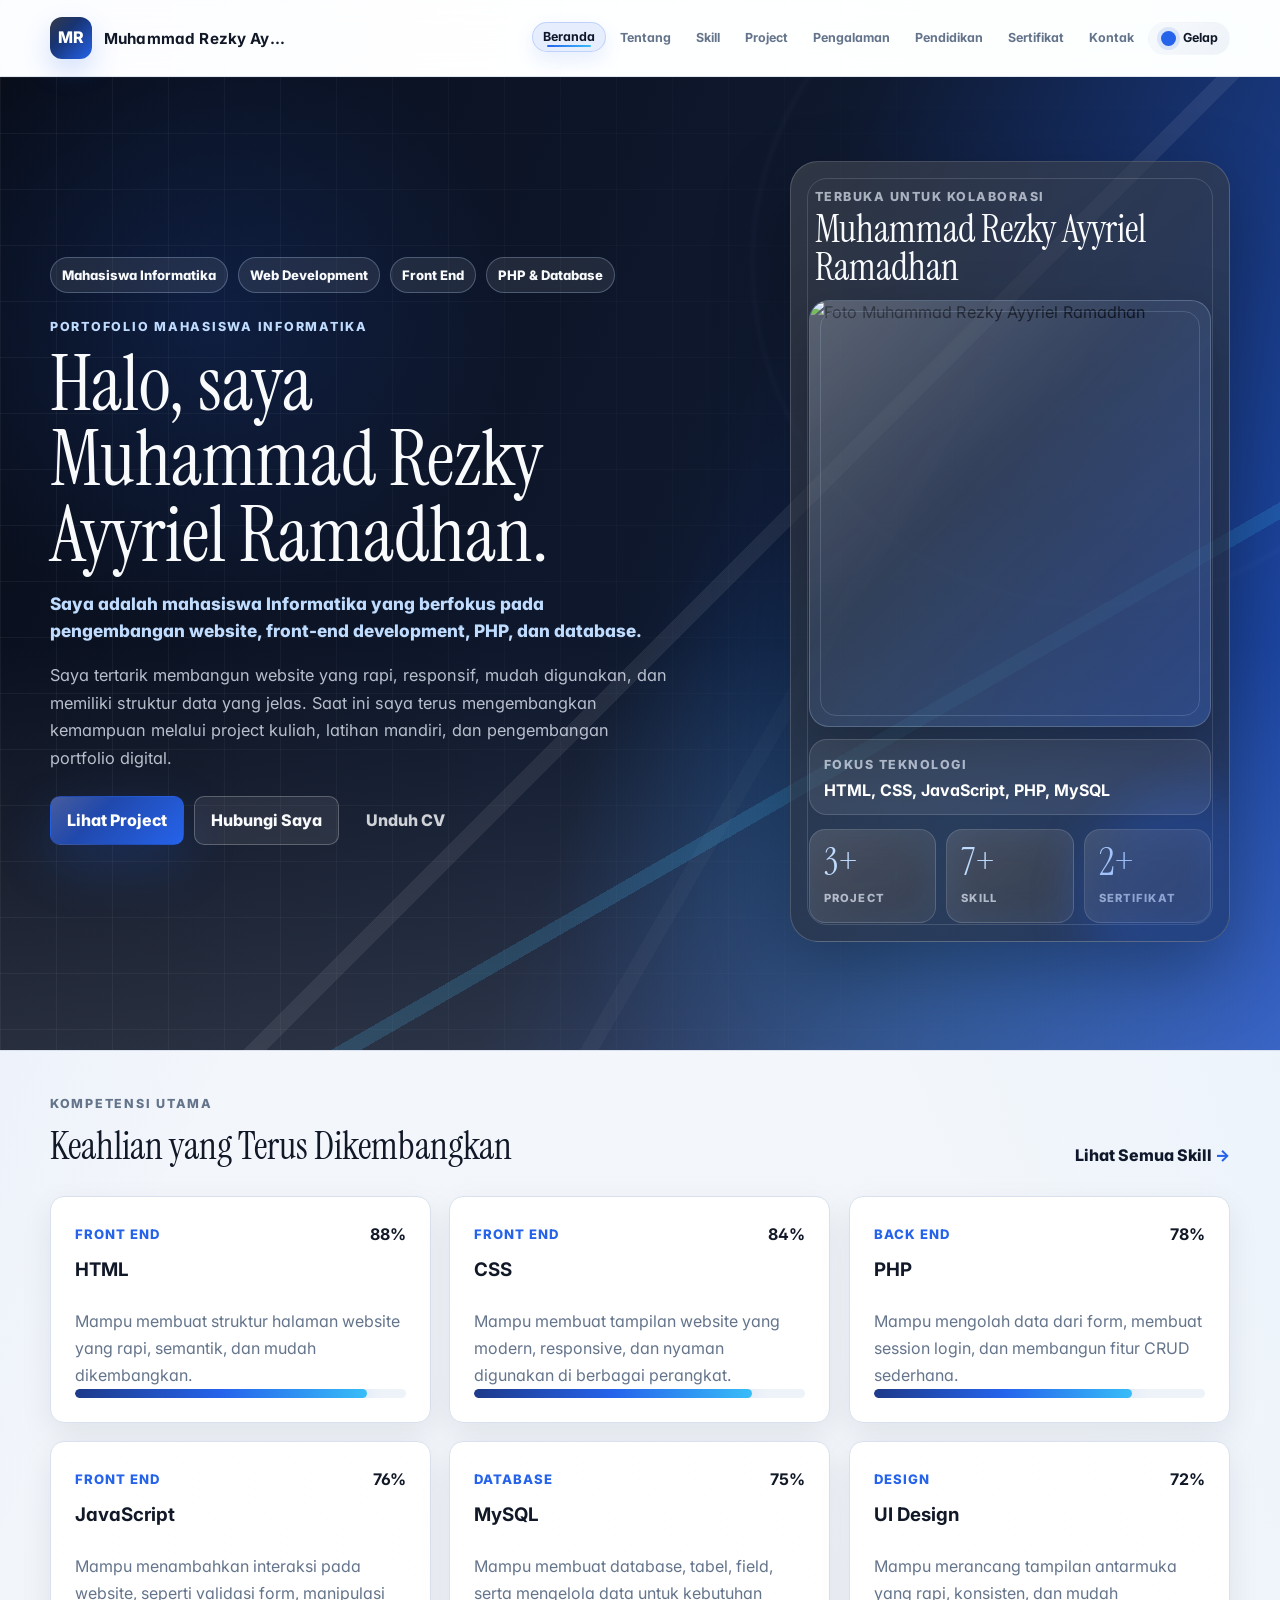
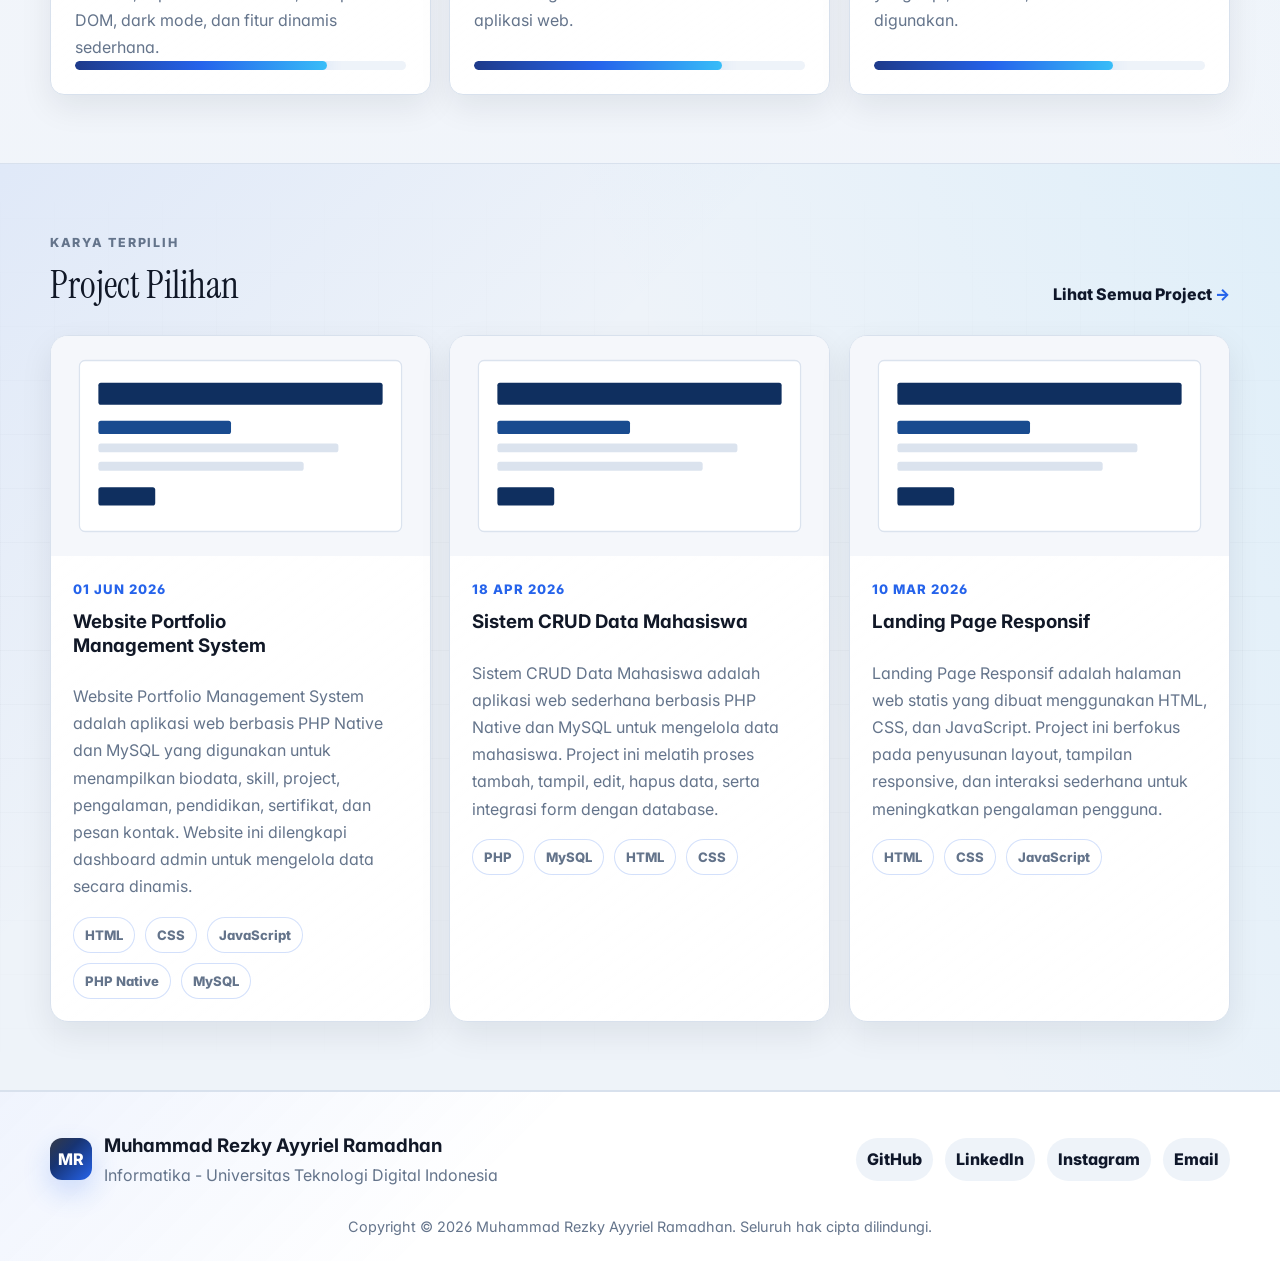
==== index.html @ e9764419 "Convert portfolio to static HTML for GitHub Pages" ====
<!DOCTYPE html>
<html lang="id">
<head>
    <meta charset="UTF-8">
    <meta name="viewport" content="width=device-width, initial-scale=1.0">
    <title>Beranda - Muhammad Rezky Ayyriel Ramadhan</title>
    <meta name="description" content="Saya merupakan mahasiswa Informatika di Universitas Teknologi Digital Indonesia. Saya memiliki minat pada pengembangan website, khususnya pada tampilan antarmuka, interaksi pengguna, PHP, dan pengelolaan database. Saya terus mengembangkan kemampuan melalui project sederhana, praktikum, dan eksplorasi teknologi web.">
    <link rel="preconnect" href="https://fonts.googleapis.com">
    <link rel="preconnect" href="https://fonts.gstatic.com" crossorigin>
    <link href="https://fonts.googleapis.com/css2?family=Instrument+Serif:ital@0;1&family=Inter:wght@400;600;700;800;900&display=swap" rel="stylesheet">
    <link rel="stylesheet" href="assets/css/style.css">
</head>
<body>

<header class="site-header">
    <nav class="navbar container">
        <a class="brand" href="index.html">
            <span>MR</span>
            <strong>Muhammad Rezky Ayyriel Ramadhan</strong>
        </a>
        <button class="nav-toggle" type="button" aria-label="Buka menu" aria-expanded="false" data-nav-toggle>
            <span></span>
            <span></span>
            <span></span>
        </button>
        <div class="nav-menu" data-nav-menu>
            <a class="active" href="index.html">Beranda</a>
            <a class="" href="about.html">Tentang</a>
            <a class="" href="skills.html">Skill</a>
            <a class="" href="projects.html">Project</a>
            <a class="" href="experience.html">Pengalaman</a>
            <a class="" href="education.html">Pendidikan</a>
            <a class="" href="certificates.html">Sertifikat</a>
            <a class="" href="contact.html">Kontak</a>
            <button class="theme-toggle" type="button" data-theme-toggle>
                <span class="theme-toggle-icon" aria-hidden="true" data-theme-icon></span>
                <span data-theme-label>Gelap</span>
            </button>
        </div>
    </nav>
</header>

<main>
  <section class="hero-section">
    <div class="hero-bg" aria-hidden="true"></div>
    <div class="container hero-grid">
      <div class="hero-content">
        <div class="badge-row">
          <span class="badge">Mahasiswa Informatika</span>
          <span class="badge">Web Development</span>
          <span class="badge">Front End</span>
          <span class="badge">PHP &amp; Database</span>
        </div>
        <p class="eyebrow">Portofolio Mahasiswa Informatika</p>
        <h1>Halo, saya Muhammad Rezky Ayyriel Ramadhan.</h1>
        <p class="hero-subtitle">
          Saya adalah mahasiswa Informatika yang berfokus pada pengembangan
          website, front-end development, PHP, dan database.
        </p>
        <p>
          Saya tertarik membangun website yang rapi, responsif, mudah digunakan,
          dan memiliki struktur data yang jelas. Saat ini saya terus
          mengembangkan kemampuan melalui project kuliah, latihan mandiri, dan
          pengembangan portfolio digital.
        </p>
        <div class="hero-actions">
          <a class="btn btn-primary" href="projects.html">Lihat Project</a>
          <a class="btn btn-outline" href="contact.html">Hubungi Saya</a>
          <a
            class="btn btn-ghost"
            href="assets/uploads/cv-placeholder.pdf"
            download>Unduh CV</a>
        </div>
      </div>
      <div class="hero-visual">
        <div class="hero-panel">
          <div class="hero-panel-top">
            <span>Terbuka untuk Kolaborasi</span>
            <strong>Muhammad Rezky Ayyriel Ramadhan</strong>
          </div>
          <div class="hero-photo-wrap">
            <img
              class="hero-photo"
              src="https://cdn.phototourl.com/free/2026-06-20-5bcd3876-7217-4482-9f97-a8e21bdccce8.png"
              alt="Foto Muhammad Rezky Ayyriel Ramadhan" />
          </div>
          <div class="hero-panel-footer">
            <span>Fokus Teknologi</span>
            <strong>HTML, CSS, JavaScript, PHP, MySQL</strong>
          </div>
          <div class="hero-metrics" aria-label="Ringkasan portofolio">
            <div>
              <strong>3+</strong>
              <span>Project</span>
            </div>
            <div>
              <strong>7+</strong>
              <span>Skill</span>
            </div>
            <div>
              <strong>2+</strong>
              <span>Sertifikat</span>
            </div>
          </div>
        </div>
      </div>
    </div>
  </section>

  <section class="section section-elevated">
    <div class="container section-heading">
      <div>
        <p class="eyebrow">Kompetensi Utama</p>
        <h2>Keahlian yang Terus Dikembangkan</h2>
      </div>
      <a class="section-link" href="skills.html">Lihat Semua Skill</a>
    </div>
    <div class="container card-grid">
      <article class="skill-card">
        <div class="card-topline">
          <span class="card-meta">Front End</span>
          <strong>88%</strong>
        </div>
        <h3>HTML</h3>
        <p>Mampu membuat struktur halaman website yang rapi, semantik, dan mudah dikembangkan.</p>
        <div class="progress">
          <span style="width: 88%"></span>
        </div>
      </article>

      <article class="skill-card">
        <div class="card-topline">
          <span class="card-meta">Front End</span>
          <strong>84%</strong>
        </div>
        <h3>CSS</h3>
        <p>Mampu membuat tampilan website yang modern, responsive, dan nyaman digunakan di berbagai perangkat.</p>
        <div class="progress">
          <span style="width: 84%"></span>
        </div>
      </article>

      <article class="skill-card">
        <div class="card-topline">
          <span class="card-meta">Back End</span>
          <strong>78%</strong>
        </div>
        <h3>PHP</h3>
        <p>Mampu mengolah data dari form, membuat session login, dan membangun fitur CRUD sederhana.</p>
        <div class="progress">
          <span style="width: 78%"></span>
        </div>
      </article>

      <article class="skill-card">
        <div class="card-topline">
          <span class="card-meta">Front End</span>
          <strong>76%</strong>
        </div>
        <h3>JavaScript</h3>
        <p>Mampu menambahkan interaksi pada website, seperti validasi form, manipulasi DOM, dark mode, dan fitur dinamis sederhana.</p>
        <div class="progress">
          <span style="width: 76%"></span>
        </div>
      </article>

      <article class="skill-card">
        <div class="card-topline">
          <span class="card-meta">Database</span>
          <strong>75%</strong>
        </div>
        <h3>MySQL</h3>
        <p>Mampu membuat database, tabel, field, serta mengelola data untuk kebutuhan aplikasi web.</p>
        <div class="progress">
          <span style="width: 75%"></span>
        </div>
      </article>

      <article class="skill-card">
        <div class="card-topline">
          <span class="card-meta">Design</span>
          <strong>72%</strong>
        </div>
        <h3>UI Design</h3>
        <p>Mampu merancang tampilan antarmuka yang rapi, konsisten, dan mudah digunakan.</p>
        <div class="progress">
          <span style="width: 72%"></span>
        </div>
      </article>
    </div>
  </section>

  <section class="section section-muted section-showcase">
    <div class="container section-heading">
      <div>
        <p class="eyebrow">Karya Terpilih</p>
        <h2>Project Pilihan</h2>
      </div>
      <a class="section-link" href="projects.html">Lihat Semua Project</a>
    </div>
    <div class="container project-grid">
      <article class="project-card">
        <img
          src="assets/img/project-placeholder.svg"
          alt="Website Portfolio Management System" />
        <div>
          <span class="card-meta">01 Jun 2026</span>
          <h3>Website Portfolio Management System</h3>
          <p>Website Portfolio Management System adalah aplikasi web berbasis PHP Native dan MySQL yang digunakan untuk menampilkan biodata, skill, project, pengalaman, pendidikan, sertifikat, dan pesan kontak. Website ini dilengkapi dashboard admin untuk mengelola data secara dinamis.</p>
          <div class="tag-row">
            <span class="tag">HTML</span>
            <span class="tag">CSS</span>
            <span class="tag">JavaScript</span>
            <span class="tag">PHP Native</span>
            <span class="tag">MySQL</span>
          </div>
        </div>
      </article>

      <article class="project-card">
        <img
          src="assets/img/project-placeholder.svg"
          alt="Sistem CRUD Data Mahasiswa" />
        <div>
          <span class="card-meta">18 Apr 2026</span>
          <h3>Sistem CRUD Data Mahasiswa</h3>
          <p>Sistem CRUD Data Mahasiswa adalah aplikasi web sederhana berbasis PHP Native dan MySQL untuk mengelola data mahasiswa. Project ini melatih proses tambah, tampil, edit, hapus data, serta integrasi form dengan database.</p>
          <div class="tag-row">
            <span class="tag">PHP</span>
            <span class="tag">MySQL</span>
            <span class="tag">HTML</span>
            <span class="tag">CSS</span>
          </div>
        </div>
      </article>

      <article class="project-card">
        <img
          src="assets/img/project-placeholder.svg"
          alt="Landing Page Responsif" />
        <div>
          <span class="card-meta">10 Mar 2026</span>
          <h3>Landing Page Responsif</h3>
          <p>Landing Page Responsif adalah halaman web statis yang dibuat menggunakan HTML, CSS, dan JavaScript. Project ini berfokus pada penyusunan layout, tampilan responsive, dan interaksi sederhana untuk meningkatkan pengalaman pengguna.</p>
          <div class="tag-row">
            <span class="tag">HTML</span>
            <span class="tag">CSS</span>
            <span class="tag">JavaScript</span>
          </div>
        </div>
      </article>
    </div>
  </section>
</main>

<footer class="site-footer">
    <div class="container footer-grid">
        <div class="footer-profile">
            <span>MR</span>
            <div>
                <h3>Muhammad Rezky Ayyriel Ramadhan</h3>
                <p>Informatika - Universitas Teknologi Digital Indonesia</p>
            </div>
        </div>
        <div class="footer-links">
            <a href="https://github.com/" target="_blank" rel="noopener">GitHub</a>
            <a href="https://www.linkedin.com/" target="_blank" rel="noopener">LinkedIn</a>
            <a href="https://www.instagram.com/" target="_blank" rel="noopener">Instagram</a>
            <a href="mailto:ayyriel@example.com">Email</a>
        </div>
    </div>
    <p class="copyright">Copyright &copy; 2026 Muhammad Rezky Ayyriel Ramadhan. Seluruh hak cipta dilindungi.</p>
</footer>
<script src="assets/js/script.js"></script>
</body>
</html>
---- assets/css/style.css ----
:root {
    --primary: #0f172a;
    --primary-600: #1e3a8a;
    --accent: #2563eb;
    --accent-2: #38bdf8;
    --accent-3: #0ea5e9;
    --accent-soft: rgba(37, 99, 235, 0.11);
    --bg: #f3f6fb;
    --surface: #ffffff;
    --surface-soft: #eef3f9;
    --text: #111827;
    --muted: #64748b;
    --border: #d8e1ed;
    --danger: #b42318;
    --danger-soft: rgba(180, 35, 24, 0.11);
    --success: #067647;
    --success-soft: rgba(6, 118, 71, 0.11);
    --shadow-sm: 0 12px 32px rgba(17, 24, 39, 0.08);
    --shadow-md: 0 28px 80px rgba(17, 24, 39, 0.14);
    --shadow-glow: 0 20px 54px rgba(37, 99, 235, 0.22);
    --radius: 14px;
    --radius-lg: 22px;
    --container: 1180px;
    --font-display: Georgia, "Times New Roman", serif;
}

body.dark {
    --primary: #93c5fd;
    --primary-600: #bfdbfe;
    --accent: #60a5fa;
    --accent-2: #38bdf8;
    --accent-3: #22d3ee;
    --accent-soft: rgba(96, 165, 250, 0.16);
    --bg: #0b1120;
    --surface: #111827;
    --surface-soft: #172033;
    --text: #f8fafc;
    --muted: #a8b3c7;
    --border: #263247;
    --shadow-sm: 0 12px 30px rgba(0, 0, 0, 0.24);
    --shadow-md: 0 24px 70px rgba(0, 0, 0, 0.36);
    --shadow-glow: 0 22px 58px rgba(96, 165, 250, 0.18);
}

* {
    box-sizing: border-box;
}

html {
    scroll-behavior: smooth;
}

body {
    margin: 0;
    font-family: Inter, ui-sans-serif, system-ui, -apple-system, BlinkMacSystemFont, "Segoe UI", Arial, sans-serif;
    font-size: 16px;
    font-feature-settings: "cv02", "cv03", "cv04", "cv11";
    background:
        linear-gradient(115deg, rgba(37, 99, 235, 0.08), transparent 28%),
        linear-gradient(245deg, rgba(56, 189, 248, 0.08), transparent 34%),
        linear-gradient(180deg, #ffffff 0%, var(--bg) 36%, #eef3f9 100%),
        var(--bg);
    color: var(--text);
    line-height: 1.7;
    text-rendering: optimizeLegibility;
}

body::before {
    content: "";
    position: fixed;
    inset: 0;
    z-index: -2;
    pointer-events: none;
    background:
        linear-gradient(rgba(17, 24, 39, 0.035) 1px, transparent 1px),
        linear-gradient(90deg, rgba(17, 24, 39, 0.035) 1px, transparent 1px);
    background-size: 56px 56px;
    mask-image: linear-gradient(to bottom, rgba(0, 0, 0, 0.72), transparent 74%);
}

body.dark::before {
    background:
        linear-gradient(rgba(246, 240, 227, 0.035) 1px, transparent 1px),
        linear-gradient(90deg, rgba(246, 240, 227, 0.035) 1px, transparent 1px);
}

a {
    color: inherit;
    text-decoration: none;
}

img {
    display: block;
    max-width: 100%;
}

button,
input,
textarea {
    font: inherit;
}

select {
    font: inherit;
}

.container {
    width: min(var(--container), calc(100% - 40px));
    margin: 0 auto;
}

.site-header {
    position: sticky;
    top: 0;
    z-index: 100;
    border-bottom: 1px solid rgba(216, 225, 237, 0.78);
    background: rgba(255, 255, 255, 0.82);
    backdrop-filter: blur(22px) saturate(140%);
    transition: background 0.24s ease, border-color 0.24s ease, box-shadow 0.24s ease;
}

body.dark .site-header {
    border-bottom-color: rgba(38, 50, 71, 0.86);
    background: rgba(11, 17, 32, 0.84);
}

.site-header.is-scrolled {
    border-bottom-color: rgba(37, 99, 235, 0.18);
    background: rgba(255, 255, 255, 0.86);
    box-shadow: 0 18px 50px rgba(17, 24, 39, 0.08);
}

body.dark .site-header.is-scrolled {
    background: rgba(17, 17, 15, 0.9);
    box-shadow: 0 18px 50px rgba(0, 0, 0, 0.28);
}

.navbar {
    position: relative;
    display: flex;
    align-items: center;
    justify-content: space-between;
    min-height: 76px;
    gap: 18px;
}

.brand,
.footer-profile,
.admin-brand {
    display: flex;
    align-items: center;
    gap: 12px;
}

.brand {
    flex: 0 1 260px;
    min-width: 188px;
    transition: transform 0.24s ease;
}

.brand:hover {
    transform: translateY(-1px);
}

.brand span,
.footer-profile span,
.admin-brand span,
.login-logo {
    display: grid;
    place-items: center;
    width: 42px;
    height: 42px;
    border-radius: 12px;
    background:
        linear-gradient(135deg, rgba(255, 255, 255, 0.16), transparent 38%),
        linear-gradient(135deg, var(--primary), var(--accent));
    color: #ffffff;
    font-weight: 800;
    letter-spacing: 0;
    box-shadow: 0 12px 28px rgba(37, 99, 235, 0.2);
}

.brand strong {
    max-width: 188px;
    line-height: 1.25;
    font-size: 0.95rem;
    letter-spacing: 0.01em;
    overflow: hidden;
    text-overflow: ellipsis;
    white-space: nowrap;
}

.nav-menu {
    flex: 1 1 auto;
    min-width: 0;
    display: flex;
    align-items: center;
    justify-content: flex-end;
    gap: 3px;
    flex-wrap: nowrap;
    white-space: nowrap;
}

.nav-menu a,
.theme-toggle {
    position: relative;
    display: inline-flex;
    align-items: center;
    justify-content: center;
    border: 1px solid transparent;
    border-radius: 999px;
    padding: 8px 10px;
    background: transparent;
    color: var(--muted);
    font-size: clamp(0.78rem, 0.68vw, 0.9rem);
    font-weight: 700;
    line-height: 1;
    cursor: pointer;
    transition: color 0.24s ease, background 0.24s ease, border-color 0.24s ease, transform 0.24s ease, box-shadow 0.24s ease;
}

.nav-menu a:hover,
.nav-menu a.active,
.theme-toggle:hover {
    color: var(--primary);
    background: var(--accent-soft);
    border-color: rgba(37, 99, 235, 0.2);
    box-shadow: 0 8px 20px rgba(37, 99, 235, 0.11);
    transform: translateY(-1px);
}

.nav-menu a.active::after {
    content: "";
    position: absolute;
    left: 14px;
    right: 14px;
    bottom: 4px;
    height: 2px;
    border-radius: 999px;
    background: linear-gradient(90deg, var(--accent), var(--accent-2));
}

.theme-toggle {
    display: inline-flex;
    align-items: center;
    justify-content: center;
    gap: 7px;
    min-width: 82px;
    background:
        linear-gradient(135deg, rgba(255, 255, 255, 0.55), transparent),
        var(--surface-soft);
    color: var(--text);
}

.theme-toggle-icon {
    position: relative;
    display: inline-block;
    width: 15px;
    height: 15px;
    border-radius: 50%;
    background: var(--accent);
    box-shadow: 0 0 0 4px rgba(37, 99, 235, 0.12);
    transition: background 0.24s ease, box-shadow 0.24s ease, transform 0.24s ease;
}

.theme-toggle-icon::after {
    content: "";
    position: absolute;
    inset: -1px -1px 1px 5px;
    border-radius: inherit;
    background: var(--surface-soft);
    transform: scale(0);
    transform-origin: center;
    transition: transform 0.24s ease;
}

body.dark .theme-toggle-icon {
    background: #f8fafc;
    box-shadow: 0 0 0 4px rgba(246, 240, 227, 0.12);
}

body.dark .theme-toggle-icon::after {
    transform: scale(1);
}

.nav-toggle {
    display: none;
    width: 44px;
    height: 44px;
    border: 1px solid var(--border);
    border-radius: 12px;
    background: var(--surface);
    cursor: pointer;
    box-shadow: var(--shadow-sm);
}

.nav-toggle span {
    display: block;
    width: 20px;
    height: 2px;
    margin: 5px auto;
    border-radius: 999px;
    background: var(--text);
    transition: transform 0.2s ease, opacity 0.2s ease;
}

.nav-toggle.open span:nth-child(1) {
    transform: translateY(7px) rotate(45deg);
}

.nav-toggle.open span:nth-child(2) {
    opacity: 0;
}

.nav-toggle.open span:nth-child(3) {
    transform: translateY(-7px) rotate(-45deg);
}

.section,
.page-section {
    padding: 68px 0;
}

.section-elevated {
    padding-top: 42px;
}

.page-section > .section-heading:first-child {
    display: block;
}

.page-section > .section-heading:first-child h1,
.page-section > .section-heading:first-child p {
    max-width: 780px;
}

.section-muted {
    border-top: 1px solid var(--border);
    border-bottom: 1px solid var(--border);
    background:
        linear-gradient(135deg, rgba(37, 99, 235, 0.07), transparent 36%),
        linear-gradient(245deg, rgba(56, 189, 248, 0.08), transparent 42%),
        var(--surface-soft);
}

.section-showcase {
    position: relative;
    overflow: hidden;
}

.section-showcase::before {
    content: "";
    position: absolute;
    inset: 0;
    pointer-events: none;
    background:
        linear-gradient(rgba(17, 24, 39, 0.035) 1px, transparent 1px),
        linear-gradient(90deg, rgba(17, 24, 39, 0.035) 1px, transparent 1px);
    background-size: 54px 54px;
    mask-image: linear-gradient(to bottom, transparent, rgba(0, 0, 0, 0.7), transparent);
}

.section-showcase > .container {
    position: relative;
    z-index: 1;
}

.hero-section {
    position: relative;
    overflow: hidden;
    min-height: calc(100vh - 76px);
    display: flex;
    align-items: center;
    padding: 84px 0 108px;
    background:
        linear-gradient(112deg, rgba(8, 13, 25, 0.98) 0%, rgba(15, 25, 47, 0.96) 52%, rgba(37, 99, 235, 0.78) 100%),
        #0b1020;
    border-bottom: 1px solid var(--border);
    isolation: isolate;
}

.hero-section::before,
.hero-section::after {
    content: "";
    position: absolute;
    pointer-events: none;
}

.hero-section::before {
    inset: 0;
    background:
        linear-gradient(120deg, transparent 0 62%, rgba(255, 255, 255, 0.08) 62% 63%, transparent 63%),
        linear-gradient(rgba(255, 255, 255, 0.055) 1px, transparent 1px),
        linear-gradient(90deg, rgba(255, 255, 255, 0.055) 1px, transparent 1px);
    background-size: 100% 100%, 56px 56px, 56px 56px;
    mask-image: linear-gradient(90deg, rgba(0, 0, 0, 0.92), transparent 88%);
    z-index: -1;
    animation: gridGlide 18s linear infinite;
}

.hero-section::after {
    right: -12vw;
    top: -12vw;
    width: min(680px, 58vw);
    aspect-ratio: 1;
    border: 1px solid rgba(191, 219, 254, 0.2);
    border-radius: 50%;
    background:
        radial-gradient(circle at 36% 38%, rgba(37, 99, 235, 0.34), transparent 0 28%),
        radial-gradient(circle at 64% 70%, rgba(56, 189, 248, 0.24), transparent 0 35%);
    filter: blur(2px);
    opacity: 0.62;
    z-index: -1;
    animation: luxuryDrift 11s ease-in-out infinite;
}

body.dark .hero-section {
    background:
        linear-gradient(112deg, rgba(8, 13, 25, 0.98) 0%, rgba(15, 25, 47, 0.96) 52%, rgba(37, 99, 235, 0.78) 100%),
        #0b1020;
}

.hero-bg {
    position: absolute;
    inset: 0;
    z-index: -1;
    pointer-events: none;
    background:
        linear-gradient(135deg, transparent 0 54%, rgba(255, 255, 255, 0.075) 54% 55%, transparent 55%),
        linear-gradient(150deg, transparent 0 68%, rgba(56, 189, 248, 0.18) 68% 69%, transparent 69%),
        radial-gradient(circle at 16% 24%, rgba(37, 99, 235, 0.16), transparent 24%),
        radial-gradient(circle at 72% 80%, rgba(56, 189, 248, 0.18), transparent 30%);
}

.hero-bg::before {
    content: "";
    position: absolute;
    inset: auto 0 0;
    height: 42%;
    background: linear-gradient(to top, rgba(244, 246, 248, 0.12), transparent);
}

.hero-grid,
.about-grid,
.contact-grid {
    display: grid;
    grid-template-columns: minmax(0, 1.08fr) minmax(340px, 0.86fr);
    gap: clamp(34px, 5vw, 64px);
    align-items: center;
}

.hero-grid {
    position: relative;
    z-index: 1;
}

.hero-content h1,
.page-section h1,
.page-hero h1 {
    margin: 0 0 18px;
    color: var(--text);
    font-family: "Instrument Serif", var(--font-display);
    font-weight: 400;
    font-size: clamp(2.15rem, 5vw, 4.55rem);
    line-height: 1.05;
    letter-spacing: 0;
    text-wrap: balance;
}

.hero-content h1 {
    max-width: 760px;
    color: #f8fafc;
    font-size: clamp(2.85rem, 6vw, 5.55rem);
    line-height: 0.98;
    text-wrap: balance;
}

.hero-content p,
.section-heading p,
.page-hero p,
.profile-summary p,
.about-grid p,
.contact-grid p,
.skill-card p,
.project-card p,
.timeline-item p,
.login-intro p,
.login-card p {
    color: var(--muted);
    max-width: 68ch;
}

.hero-content > p:not(.eyebrow):not(.hero-subtitle) {
    max-width: 650px;
    color: rgba(236, 243, 255, 0.76);
    font-size: 1.02rem;
}

.hero-subtitle {
    max-width: 640px;
    color: #bfdbfe !important;
    font-size: 1.08rem;
    font-weight: 800;
    line-height: 1.55;
}

.eyebrow {
    margin: 0 0 10px;
    color: var(--accent);
    font-size: 0.78rem;
    font-weight: 800;
    letter-spacing: 0.14em;
    text-transform: uppercase;
}

h1,
h2,
h3,
h4 {
    color: var(--text);
    text-wrap: balance;
}

p {
    overflow-wrap: anywhere;
}

.hero-section .eyebrow {
    color: #bfdbfe;
}

.badge-row,
.tag-row,
.hero-actions,
.card-actions,
.social-row {
    display: flex;
    flex-wrap: wrap;
    gap: 10px;
}

.badge-row {
    margin-bottom: 22px;
}

.badge,
.tag {
    display: inline-flex;
    align-items: center;
    min-height: 30px;
    border: 1px solid rgba(37, 99, 235, 0.2);
    border-radius: 999px;
    padding: 6px 11px;
    background: var(--accent-soft);
    color: var(--primary);
    font-size: 0.82rem;
    font-weight: 800;
}

.hero-section .badge {
    border-color: rgba(191, 219, 254, 0.28);
    background: rgba(255, 255, 255, 0.085);
    color: #f8fafc;
    backdrop-filter: blur(14px);
}

.tag {
    background: rgba(255, 255, 255, 0.52);
    color: var(--muted);
}

body.dark .tag {
    background: rgba(255, 255, 255, 0.06);
}

.hero-actions,
.card-actions,
.social-row {
    margin-top: 24px;
}

.hero-metrics {
    display: grid;
    grid-template-columns: repeat(3, minmax(0, 1fr));
    gap: 10px;
    width: 100%;
    margin-top: 14px;
}

.hero-metrics div {
    min-height: 86px;
    border: 1px solid rgba(255, 255, 255, 0.14);
    border-radius: 16px;
    padding: 14px;
    background:
        linear-gradient(145deg, rgba(255, 255, 255, 0.1), rgba(255, 255, 255, 0.035)),
        rgba(255, 255, 255, 0.04);
    color: #ffffff;
    backdrop-filter: blur(18px);
}

.hero-metrics strong {
    display: block;
    color: #bfdbfe;
    font-family: "Instrument Serif", var(--font-display);
    font-size: clamp(1.9rem, 3vw, 2.45rem);
    font-weight: 400;
    line-height: 0.95;
}

.hero-metrics span {
    display: block;
    margin-top: 8px;
    color: rgba(236, 243, 255, 0.68);
    font-size: 0.7rem;
    font-weight: 800;
    letter-spacing: 0.1em;
    text-transform: uppercase;
}

.capability-strip {
    position: relative;
    z-index: 2;
    margin-top: -42px;
    padding-bottom: 28px;
}

.capability-grid {
    display: grid;
    grid-template-columns: repeat(3, minmax(0, 1fr));
    gap: 1px;
    overflow: hidden;
    border: 1px solid rgba(220, 227, 234, 0.86);
    border-radius: 20px;
    background: rgba(220, 227, 234, 0.86);
    box-shadow: var(--shadow-md);
}

.capability-grid article {
    min-height: 166px;
    padding: 24px;
    background:
        linear-gradient(145deg, rgba(255, 255, 255, 0.9), rgba(255, 255, 255, 0.72)),
        var(--surface);
}

body.dark .capability-grid {
    border-color: rgba(38, 50, 71, 0.86);
    background: rgba(38, 50, 71, 0.86);
}

body.dark .capability-grid article {
    background:
        linear-gradient(145deg, rgba(255, 255, 255, 0.06), rgba(255, 255, 255, 0.02)),
        var(--surface);
}

.capability-grid span {
    color: var(--accent);
    font-size: 0.78rem;
    font-weight: 900;
    letter-spacing: 0.14em;
}

.capability-grid h2 {
    margin: 16px 0 8px;
    font-size: 1.08rem;
    line-height: 1.2;
}

.capability-grid p {
    margin: 0;
    color: var(--muted);
}

.btn {
    display: inline-flex;
    align-items: center;
    justify-content: center;
    min-height: 43px;
    border: 1px solid transparent;
    border-radius: 10px;
    padding: 10px 16px;
    font-weight: 800;
    cursor: pointer;
    will-change: transform;
    transition: transform 0.24s ease, box-shadow 0.24s ease, background 0.24s ease, border-color 0.24s ease, color 0.24s ease;
}

.btn:hover {
    transform: translateY(-3px);
}

.btn:active {
    transform: translateY(-1px) scale(0.99);
}

.btn-primary {
    background:
        linear-gradient(135deg, rgba(255, 255, 255, 0.18), transparent 36%),
        linear-gradient(135deg, #1e3a8a, #2563eb);
    color: #ffffff;
    box-shadow: var(--shadow-glow);
}

.btn-outline {
    border-color: var(--border);
    background: rgba(255, 255, 255, 0.7);
    color: var(--primary);
    backdrop-filter: blur(12px);
}

.btn-outline:hover {
    border-color: rgba(37, 99, 235, 0.3);
    box-shadow: var(--shadow-sm);
}

.btn-ghost {
    background: transparent;
    color: var(--muted);
}

.hero-section .btn-outline {
    border-color: rgba(255, 255, 255, 0.24);
    background: rgba(255, 255, 255, 0.08);
    color: #f8fafc;
}

.hero-section .btn-ghost {
    color: rgba(248, 250, 252, 0.82);
}

.btn-danger {
    background: var(--danger);
    color: #ffffff;
}

.btn-small {
    min-height: 34px;
    padding: 7px 11px;
    border-radius: 10px;
    font-size: 0.86rem;
}

.hero-visual {
    position: relative;
    justify-self: end;
    width: min(440px, 100%);
    min-height: 0;
    perspective: 1000px;
}

.hero-panel {
    position: relative;
    overflow: hidden;
    min-height: 0;
    border: 1px solid rgba(255, 255, 255, 0.18);
    border-radius: 28px;
    padding: 18px;
    background:
        linear-gradient(145deg, rgba(255, 255, 255, 0.15), rgba(255, 255, 255, 0.05)),
        rgba(10, 16, 30, 0.58);
    box-shadow: 0 28px 76px rgba(0, 0, 0, 0.3);
    backdrop-filter: blur(24px) saturate(130%);
    animation: floatCard 7s ease-in-out infinite;
}

.hero-panel::before {
    content: "";
    position: absolute;
    inset: 16px;
    border: 1px solid rgba(255, 255, 255, 0.14);
    border-radius: 20px;
    pointer-events: none;
}

.hero-panel::after {
    content: "";
    position: absolute;
    right: -70px;
    bottom: -70px;
    width: 220px;
    height: 220px;
    border-radius: 50%;
    background: rgba(37, 99, 235, 0.24);
    filter: blur(24px);
    pointer-events: none;
}

.hero-panel-top,
.hero-panel-footer {
    position: relative;
    z-index: 3;
    display: grid;
    gap: 4px;
    color: #f8fafc;
}

.hero-panel-top {
    padding: 6px 6px 14px;
}

.hero-panel-footer {
    margin-top: 12px;
    border: 1px solid rgba(255, 255, 255, 0.14);
    border-radius: 18px;
    padding: 14px;
    background: rgba(255, 255, 255, 0.08);
}

.hero-panel-top span,
.hero-panel-footer span {
    color: rgba(236, 243, 255, 0.66);
    font-size: 0.78rem;
    font-weight: 800;
    letter-spacing: 0.12em;
    text-transform: uppercase;
}

.hero-panel-top strong {
    font-family: "Instrument Serif", var(--font-display);
    font-size: clamp(1.85rem, 3vw, 2.7rem);
    font-weight: 400;
    line-height: 0.98;
    overflow-wrap: anywhere;
}

.hero-panel-footer strong {
    color: #ffffff;
    line-height: 1.3;
    overflow-wrap: anywhere;
}

.hero-photo-wrap {
    position: relative;
    overflow: hidden;
    z-index: 2;
    width: 100%;
    margin-left: 0;
    border: 1px solid rgba(191, 219, 254, 0.26);
    border-radius: 20px;
    background: rgba(191, 219, 254, 0.08);
    box-shadow: 0 22px 58px rgba(0, 0, 0, 0.26);
}

.hero-photo-wrap::before {
    content: "";
    position: absolute;
    inset: 10px;
    z-index: 2;
    border: 1px solid rgba(191, 219, 254, 0.18);
    border-radius: 16px;
    pointer-events: none;
}

.hero-photo-wrap::after {
    content: "";
    position: absolute;
    inset: 0;
    z-index: 1;
    background: linear-gradient(135deg, rgba(255, 255, 255, 0.18), transparent 42%, rgba(37, 99, 235, 0.2));
    pointer-events: none;
}

.hero-photo {
    width: 100%;
    aspect-ratio: 4 / 4.25;
    object-fit: cover;
    filter: saturate(0.92) contrast(1.04);
    transform: scale(1.01);
    transition: transform 0.7s ease, filter 0.7s ease;
}

.hero-panel:hover .hero-photo {
    filter: saturate(1.02) contrast(1.06);
    transform: scale(1.045);
}

.section-heading,
.page-hero {
    margin-bottom: 26px;
}

.section-heading {
    display: flex;
    align-items: end;
    justify-content: space-between;
    gap: 18px;
}

.section-heading > div,
.section-heading > p {
    max-width: 720px;
}

.section-heading h1,
.section-heading h2,
.profile-summary h2,
.panel-header h2 {
    margin: 0;
    line-height: 1.18;
}

.section-heading h1,
.section-heading h2 {
    font-family: "Instrument Serif", var(--font-display);
    font-weight: 400;
    letter-spacing: 0;
}

.section-heading h1 {
    font-size: clamp(2.2rem, 5vw, 4.1rem);
}

.section-heading h2 {
    font-size: clamp(1.7rem, 3vw, 2.45rem);
}

.section-link {
    color: var(--primary);
    font-weight: 800;
    transition: color 0.2s ease, transform 0.2s ease;
}

.section-link::after {
    content: " ->";
    color: var(--accent);
}

.section-link:hover {
    color: var(--accent);
    transform: translateX(3px);
}

.card-grid,
.project-grid {
    display: grid;
    grid-template-columns: repeat(3, minmax(0, 1fr));
    gap: 18px;
}

.skill-card,
.project-card,
.bio-card,
.form-card,
.contact-info-card,
.profile-summary,
.timeline-item div,
.empty-state,
.admin-panel,
.stat-card,
.login-card,
.login-intro {
    border: 1px solid var(--border);
    border-radius: var(--radius);
    background:
        linear-gradient(145deg, rgba(255, 255, 255, 0.78), rgba(255, 255, 255, 0.52)),
        var(--surface);
    box-shadow: var(--shadow-sm);
}

body.dark .skill-card,
body.dark .project-card,
body.dark .bio-card,
body.dark .form-card,
body.dark .contact-info-card,
body.dark .profile-summary,
body.dark .timeline-item div,
body.dark .empty-state,
body.dark .admin-panel,
body.dark .stat-card,
body.dark .login-card,
body.dark .login-intro {
    background:
        linear-gradient(145deg, rgba(255, 255, 255, 0.055), rgba(255, 255, 255, 0.02)),
        var(--surface);
}

.skill-card,
.profile-summary,
.bio-card,
.form-card,
.contact-info-card,
.empty-state {
    padding: 24px;
}

.skill-card {
    min-height: 214px;
    display: flex;
    flex-direction: column;
}

.profile-summary,
.bio-card,
.form-card,
.contact-info-card {
    position: relative;
    overflow: hidden;
}

.skill-card,
.project-card,
.timeline-item div,
.focus-grid article {
    position: relative;
    will-change: transform;
    transition: transform 0.32s ease, border-color 0.32s ease, box-shadow 0.32s ease;
}

.skill-card::before,
.project-card::before,
.timeline-item div::before,
.focus-grid article::before,
.profile-summary::before,
.bio-card::before,
.form-card::before,
.contact-info-card::before {
    content: "";
    position: absolute;
    inset: 0;
    border-radius: inherit;
    pointer-events: none;
    background: linear-gradient(135deg, rgba(37, 99, 235, 0.14), transparent 38%, rgba(56, 189, 248, 0.1));
    opacity: 0;
    transition: opacity 0.28s ease;
}

.skill-card:hover,
.project-card:hover,
.timeline-item:hover div,
.focus-grid article:hover {
    transform: translateY(-8px);
    border-color: rgba(37, 99, 235, 0.32);
    box-shadow: var(--shadow-md);
}

.skill-card:hover::before,
.project-card:hover::before,
.timeline-item:hover div::before,
.focus-grid article:hover::before,
.profile-summary:hover::before,
.bio-card:hover::before,
.form-card:hover::before,
.contact-info-card:hover::before {
    opacity: 1;
}

.skill-card > *,
.project-card > *,
.timeline-item div > *,
.focus-grid article > *,
.profile-summary > *,
.bio-card > *,
.form-card > *,
.contact-info-card > * {
    position: relative;
    z-index: 1;
}

.card-topline {
    display: flex;
    align-items: center;
    justify-content: space-between;
    gap: 12px;
}

.card-meta {
    color: var(--accent);
    font-size: 0.82rem;
    font-weight: 800;
    letter-spacing: 0.08em;
    text-transform: uppercase;
}

.skill-card h2,
.skill-card h3,
.project-card h2,
.project-card h3 {
    margin: 10px 0 10px;
    line-height: 1.25;
}

.skill-card p {
    margin-bottom: 0;
}

.progress {
    overflow: hidden;
    height: 9px;
    margin-top: auto;
    border-radius: 999px;
    background: var(--surface-soft);
}

.progress span {
    display: block;
    height: 100%;
    border-radius: 999px;
    background: linear-gradient(90deg, #1e3a8a, #2563eb, #38bdf8);
    box-shadow: 0 0 18px rgba(37, 99, 235, 0.22);
    transform-origin: left;
    animation: progressFill 1.15s cubic-bezier(0.2, 0.9, 0.2, 1) both;
}

.project-card {
    display: flex;
    flex-direction: column;
    overflow: hidden;
    border-radius: 18px;
}

.project-card img {
    width: 100%;
    height: 220px;
    object-fit: cover;
    background: var(--surface-soft);
    transition: transform 0.45s ease, filter 0.45s ease;
}

.project-card:hover img {
    filter: saturate(1.06) contrast(1.03);
    transform: scale(1.045);
}

.project-card > div {
    display: flex;
    flex: 1;
    flex-direction: column;
    padding: 22px;
}

.project-card .card-actions {
    margin-top: auto;
    padding-top: 18px;
}

.certificate-card img {
    object-fit: contain;
    padding: 18px;
}

.page-hero {
    max-width: 850px;
}

.about-grid {
    align-items: start;
}

.focus-grid {
    display: grid;
    grid-template-columns: repeat(2, minmax(0, 1fr));
    gap: 16px;
    margin-top: 24px;
}

.focus-grid article {
    border: 1px solid var(--border);
    border-radius: var(--radius);
    padding: 18px;
    background:
        linear-gradient(145deg, rgba(37, 99, 235, 0.08), rgba(56, 189, 248, 0.06)),
        var(--surface-soft);
}

.focus-grid span {
    color: var(--accent);
    font-weight: 900;
}

.focus-grid h3 {
    margin: 8px 0;
}

.bio-card img {
    width: 190px;
    height: 190px;
    margin-bottom: 20px;
    border-radius: 22px;
    object-fit: cover;
    border: 1px solid var(--border);
    box-shadow: var(--shadow-sm);
}

.bio-card dl {
    margin: 0;
}

.bio-card div {
    display: grid;
    grid-template-columns: 120px 1fr;
    gap: 12px;
    padding: 13px 0;
    border-bottom: 1px solid var(--border);
}

.bio-card div:last-child {
    border-bottom: 0;
}

.bio-card dt {
    color: var(--muted);
    font-size: 0.9rem;
}

.bio-card dd {
    min-width: 0;
    margin: 0;
    overflow-wrap: anywhere;
    font-weight: 800;
}

.timeline {
    position: relative;
}

.timeline::before {
    content: "";
    position: absolute;
    left: 15px;
    top: 0;
    bottom: 0;
    width: 2px;
    background: linear-gradient(to bottom, transparent, var(--accent), var(--accent-2), transparent);
}

.timeline-item {
    position: relative;
    display: grid;
    grid-template-columns: 32px 1fr;
    gap: 18px;
    margin-bottom: 20px;
}

.timeline-item > span {
    position: relative;
    z-index: 1;
    width: 32px;
    height: 32px;
    margin-top: 22px;
    border: 7px solid var(--bg);
    border-radius: 50%;
    background: var(--accent);
    box-shadow: 0 0 0 5px var(--accent-soft), 0 0 22px rgba(37, 99, 235, 0.22);
}

.section-muted .timeline-item > span {
    border-color: var(--surface-soft);
}

.timeline-item div {
    padding: 24px;
}

.timeline-item strong {
    color: var(--primary);
}

.timeline-item h2 {
    margin: 4px 0;
    line-height: 1.25;
}

.contact-grid {
    align-items: start;
}

.contact-info-card h1 {
    margin: 0 0 18px;
    font-family: "Instrument Serif", var(--font-display);
    font-weight: 400;
    line-height: 1.12;
}

.contact-list {
    display: grid;
    gap: 12px;
    margin-top: 22px;
}

.contact-list p {
    display: flex;
    align-items: center;
    gap: 12px;
    margin: 0;
}

.contact-list span {
    display: grid;
    place-items: center;
    width: 34px;
    height: 34px;
    border-radius: 10px;
    background:
        linear-gradient(135deg, rgba(255, 255, 255, 0.26), transparent),
        var(--accent-soft);
    color: var(--primary);
    font-weight: 900;
}

.social-row a {
    color: var(--primary);
    font-weight: 800;
    transition: color 0.2s ease, transform 0.2s ease;
}

.social-row a:hover {
    color: var(--accent);
    transform: translateY(-2px);
}

form label {
    display: block;
    margin: 14px 0 7px;
    color: var(--text);
    font-weight: 800;
}

input,
textarea {
    width: 100%;
    border: 1px solid var(--border);
    border-radius: 12px;
    padding: 12px 14px;
    background: rgba(255, 255, 255, 0.68);
    color: var(--text);
    transition: border-color 0.2s ease, box-shadow 0.2s ease;
}

input[type="file"] {
    cursor: pointer;
    padding: 10px 12px;
}

input[type="file"]::file-selector-button {
    margin-right: 12px;
    border: 0;
    border-radius: 9px;
    padding: 8px 12px;
    background: var(--primary);
    color: #ffffff;
    font-weight: 800;
    cursor: pointer;
}

body.dark input,
body.dark textarea {
    background: rgba(255, 255, 255, 0.05);
}

textarea {
    resize: vertical;
}

input:focus,
textarea:focus {
    outline: none;
    border-color: var(--accent);
    box-shadow: 0 0 0 4px var(--accent-soft);
}

.alert {
    margin: 14px 0;
    padding: 12px 14px;
    border: 1px solid transparent;
    border-radius: 12px;
    font-weight: 800;
}

.alert-success {
    color: var(--success);
    background: var(--success-soft);
    border-color: rgba(6, 118, 71, 0.18);
}

.alert-danger {
    color: var(--danger);
    background: var(--danger-soft);
    border-color: rgba(180, 35, 24, 0.18);
}

.empty-state {
    grid-column: 1 / -1;
    text-align: center;
}

.empty-state strong {
    display: block;
    margin-bottom: 6px;
}

.empty-state p {
    margin: 0;
    color: var(--muted);
}

.site-footer {
    padding: 38px 0 22px;
    border-top: 1px solid var(--border);
    background:
        linear-gradient(135deg, rgba(37, 99, 235, 0.07), transparent 40%),
        var(--surface);
}

.footer-grid {
    display: flex;
    align-items: center;
    justify-content: space-between;
    gap: 22px;
}

.footer-grid h3,
.footer-grid p {
    margin: 0;
}

.footer-grid p,
.copyright {
    color: var(--muted);
}

.footer-links {
    display: flex;
    flex-wrap: wrap;
    gap: 12px;
    font-weight: 800;
}

.footer-links a {
    border-radius: 999px;
    padding: 8px 11px;
    background: var(--surface-soft);
    color: var(--primary);
    transition: transform 0.2s ease, color 0.2s ease, background 0.2s ease;
}

.footer-links a:hover {
    background: var(--accent-soft);
    color: var(--accent);
    transform: translateY(-2px);
}

.copyright {
    margin: 26px 0 0;
    text-align: center;
    font-size: 0.9rem;
}

.login-page {
    min-height: 100vh;
    display: grid;
    place-items: center;
    padding: 28px;
    background:
        linear-gradient(135deg, rgba(37, 99, 235, 0.15), transparent 30%),
        linear-gradient(245deg, rgba(56, 189, 248, 0.13), transparent 32%),
        linear-gradient(135deg, #f8fbff, #eef4fb 54%, #e6edf7);
}

body.dark.login-page {
    background:
        linear-gradient(135deg, rgba(96, 165, 250, 0.16), transparent 30%),
        linear-gradient(245deg, rgba(56, 189, 248, 0.12), transparent 32%),
        linear-gradient(135deg, #0b1120, #111827 54%, #172033);
}

.login-shell {
    display: grid;
    grid-template-columns: minmax(0, 0.95fr) minmax(340px, 0.75fr);
    gap: 26px;
    width: min(920px, 100%);
}

.login-intro,
.login-card {
    padding: 30px;
}

.login-intro {
    display: flex;
    flex-direction: column;
    justify-content: center;
}

.login-logo {
    width: 52px;
    height: 52px;
    margin-bottom: 22px;
}

.login-intro h1,
.login-card h2 {
    margin: 0 0 12px;
    line-height: 1.12;
}

.login-card .btn {
    width: 100%;
    margin-top: 18px;
}

.back-link {
    display: inline-block;
    margin-top: 18px;
    color: var(--primary);
    font-weight: 800;
}

.admin-body {
    min-height: 100vh;
    display: grid;
    grid-template-columns: 280px minmax(0, 1fr);
    background: var(--bg);
}

.admin-sidebar {
    position: sticky;
    top: 0;
    display: flex;
    flex-direction: column;
    height: 100vh;
    padding: 22px;
    background:
        linear-gradient(180deg, rgba(37, 99, 235, 0.18), transparent 36%),
        #0f172a;
    color: #ffffff;
}

.admin-brand {
    margin-bottom: 24px;
}

.admin-brand span {
    background: linear-gradient(135deg, #1e3a8a, #38bdf8);
}

.admin-brand strong {
    color: #ffffff;
}

.admin-nav {
    display: grid;
    gap: 7px;
}

.admin-nav a,
.admin-sidebar-footer a {
    display: flex;
    align-items: center;
    gap: 10px;
    border-radius: 12px;
    padding: 11px 12px;
    color: #cbd5e1;
    font-weight: 800;
    transition: background 0.2s ease, color 0.2s ease, transform 0.2s ease;
}

.admin-nav a span {
    color: #7ca8e8;
    font-size: 0.78rem;
}

.admin-nav a:hover,
.admin-nav a.active,
.admin-sidebar-footer a:hover {
    background: rgba(96, 165, 250, 0.16);
    color: #ffffff;
    transform: translateX(2px);
}

.admin-nav a.active {
    box-shadow: inset 3px 0 0 #38bdf8;
}

.admin-sidebar-footer {
    display: grid;
    gap: 7px;
    margin-top: auto;
    padding-top: 20px;
    border-top: 1px solid rgba(255, 255, 255, 0.12);
}

.admin-main {
    min-width: 0;
    padding: 30px;
}

.admin-topbar,
.panel-header {
    display: flex;
    align-items: center;
    justify-content: space-between;
    gap: 18px;
    margin-bottom: 22px;
}

.admin-topbar {
    position: sticky;
    top: 0;
    z-index: 20;
    margin: -30px -30px 26px;
    padding: 24px 30px;
    border-bottom: 1px solid var(--border);
    background: rgba(248, 251, 255, 0.9);
    backdrop-filter: blur(16px);
}

body.dark .admin-topbar {
    background: rgba(11, 18, 32, 0.9);
}

.admin-topbar h1,
.panel-header h2 {
    margin: 0;
}

.admin-topbar-actions {
    display: flex;
    align-items: center;
    gap: 10px;
}

.admin-user {
    display: inline-flex;
    align-items: center;
    min-height: 38px;
    border: 1px solid var(--border);
    border-radius: 999px;
    padding: 8px 12px;
    background: var(--surface);
    color: var(--muted);
    font-size: 0.88rem;
    font-weight: 800;
}

.admin-grid {
    display: grid;
    grid-template-columns: repeat(5, minmax(0, 1fr));
    gap: 16px;
    margin-bottom: 22px;
}

.stat-card {
    position: relative;
    overflow: hidden;
    padding: 20px;
}

.stat-card::after {
    content: "";
    position: absolute;
    right: -34px;
    top: -34px;
    width: 92px;
    height: 92px;
    border-radius: 50%;
    background: rgba(37, 99, 235, 0.09);
}

.stat-card span,
.stat-card small {
    color: var(--muted);
    font-weight: 800;
}

.stat-card strong {
    display: block;
    margin: 8px 0 2px;
    color: var(--primary);
    font-size: 2.1rem;
    line-height: 1;
}

.stat-card > * {
    position: relative;
    z-index: 1;
}

.admin-panel {
    margin-bottom: 22px;
    padding: 24px;
}

.admin-form {
    display: grid;
    gap: 10px;
}

.form-grid {
    display: grid;
    grid-template-columns: repeat(2, minmax(0, 1fr));
    gap: 14px 18px;
}

.table-wrap {
    overflow-x: auto;
    border: 1px solid var(--border);
    border-radius: 14px;
    background: var(--surface);
    box-shadow: 0 8px 24px rgba(15, 23, 42, 0.04);
    scrollbar-color: var(--accent) var(--surface-soft);
}

table {
    width: 100%;
    min-width: 780px;
    border-collapse: collapse;
    background: var(--surface);
}

th,
td {
    padding: 14px;
    border-bottom: 1px solid var(--border);
    text-align: left;
    vertical-align: top;
}

tbody tr:last-child td {
    border-bottom: 0;
}

tbody tr {
    transition: background 0.18s ease;
}

tbody tr:hover {
    background: rgba(37, 99, 235, 0.035);
}

th {
    background: var(--surface-soft);
    color: var(--muted);
    font-size: 0.78rem;
    font-weight: 900;
    letter-spacing: 0;
    text-transform: uppercase;
}

tbody td[colspan] {
    color: var(--muted);
    font-weight: 800;
    text-align: center;
}

td {
    color: var(--text);
}

td a {
    color: var(--primary);
    font-weight: 800;
}

.table-actions {
    white-space: nowrap;
}

.table-actions .btn {
    margin: 0 5px 6px 0;
}

.table-thumb {
    width: 90px;
    height: 62px;
    border-radius: 10px;
    object-fit: cover;
    background: var(--surface-soft);
}

.admin-preview {
    width: 190px;
    max-height: 148px;
    margin: 14px 0;
    border: 1px solid var(--border);
    border-radius: 12px;
    object-fit: cover;
    background: var(--surface-soft);
}

.reveal-on-scroll {
    opacity: 0;
    transform: translateY(28px) scale(0.985);
    transition: opacity 0.76s ease, transform 0.76s cubic-bezier(0.2, 0.9, 0.2, 1);
    transition-delay: var(--reveal-delay, 0ms);
}

.reveal-on-scroll.is-visible {
    opacity: 1;
    transform: translateY(0) scale(1);
}

.skill-card.reveal-on-scroll.is-visible:hover,
.project-card.reveal-on-scroll.is-visible:hover,
.focus-grid article.reveal-on-scroll.is-visible:hover {
    transform: translateY(-7px);
}

.timeline-item.reveal-on-scroll.is-visible:hover div {
    transform: translateY(-7px);
}

.hero-content > *,
.hero-visual {
    animation: riseIn 0.8s ease both;
}

.hero-content > *:nth-child(1) {
    animation-delay: 0.05s;
}

.hero-content > *:nth-child(2) {
    animation-delay: 0.14s;
}

.hero-content > *:nth-child(3) {
    animation-delay: 0.22s;
}

.hero-content > *:nth-child(4) {
    animation-delay: 0.3s;
}

.hero-content > *:nth-child(5) {
    animation-delay: 0.38s;
}

.hero-content > *:nth-child(6) {
    animation-delay: 0.46s;
}

.hero-visual {
    animation-delay: 0.26s;
}

@keyframes riseIn {
    from {
        opacity: 0;
        transform: translateY(24px) scale(0.985);
    }

    to {
        opacity: 1;
        transform: translateY(0) scale(1);
    }
}

@keyframes menuReveal {
    from {
        opacity: 0;
        transform: translateY(-8px) scale(0.985);
    }

    to {
        opacity: 1;
        transform: translateY(0) scale(1);
    }
}

@keyframes gridGlide {
    from {
        background-position: 0 0, 0 0, 0 0;
    }

    to {
        background-position: 0 0, 56px 56px, 56px 56px;
    }
}

@keyframes portraitFloat {
    0%,
    100% {
        transform: translateY(0);
    }

    50% {
        transform: translateY(-12px);
    }
}

@keyframes floatCard {
    0%,
    100% {
        transform: translateY(0);
    }

    50% {
        transform: translateY(-10px);
    }
}

@keyframes luxuryDrift {
    0%,
    100% {
        transform: rotate(12deg) translateY(0);
    }

    50% {
        transform: rotate(18deg) translateY(-16px);
    }
}

@keyframes progressFill {
    from {
        transform: scaleX(0);
    }

    to {
        transform: scaleX(1);
    }
}

@media (prefers-reduced-motion: reduce) {
    *,
    *::before,
    *::after {
        animation-duration: 0.01ms !important;
        animation-iteration-count: 1 !important;
        scroll-behavior: auto !important;
        transition-duration: 0.01ms !important;
    }

    .reveal-on-scroll {
        opacity: 1;
        transform: none;
    }
}

@media (max-width: 992px) {
    .container {
        width: min(100% - 32px, var(--container));
    }

    .nav-toggle {
        display: block;
    }

    .nav-menu {
        position: absolute;
        left: 0;
        right: 0;
        top: 76px;
        display: none;
        grid-template-columns: repeat(2, minmax(0, 1fr));
        gap: 8px;
        padding: 14px;
        border: 1px solid var(--border);
        border-radius: 16px;
        background: var(--surface);
        box-shadow: var(--shadow-md);
        white-space: normal;
        animation: menuReveal 0.24s ease both;
    }

    .nav-menu.open {
        display: grid;
    }

    .nav-menu a,
    .nav-menu .theme-toggle {
        justify-content: center;
        width: 100%;
        border-radius: 12px;
        font-size: 0.94rem;
        min-height: 42px;
    }

    .nav-menu a.active::after {
        left: 18px;
        right: 18px;
        bottom: 7px;
    }

    .hero-grid,
    .about-grid,
    .contact-grid,
    .login-shell {
        grid-template-columns: 1fr;
    }

    .hero-visual {
        width: min(460px, 100%);
        justify-self: start;
    }

    .capability-strip {
        margin-top: -30px;
    }

    .capability-grid {
        grid-template-columns: 1fr;
    }

    .capability-grid article {
        min-height: auto;
    }

    .card-grid,
    .project-grid,
    .admin-grid {
        grid-template-columns: repeat(2, minmax(0, 1fr));
    }

    .admin-body {
        grid-template-columns: 1fr;
    }

    .admin-sidebar {
        position: static;
        height: auto;
    }

    .admin-nav {
        grid-template-columns: repeat(4, minmax(0, 1fr));
    }

    .admin-sidebar-footer {
        grid-template-columns: repeat(2, minmax(0, 1fr));
        margin-top: 18px;
    }

    .admin-topbar {
        position: static;
        margin: 0 0 22px;
        border: 1px solid var(--border);
        border-radius: var(--radius);
        background: var(--surface);
    }
}

@media (min-width: 577px) and (max-width: 992px) {
    .card-grid,
    .project-grid,
    .admin-grid {
        grid-template-columns: repeat(2, minmax(0, 1fr));
    }

    .admin-sidebar {
        padding: 18px;
    }

    .admin-nav a,
    .admin-sidebar-footer a {
        justify-content: center;
        min-height: 44px;
        text-align: center;
    }
}

@media (max-width: 576px) {
    .container {
        width: min(100% - 24px, var(--container));
    }

    .navbar {
        min-height: 70px;
    }

    .brand {
        min-width: 0;
    }

    .brand strong {
        max-width: 190px;
        font-size: 0.88rem;
    }

    .theme-toggle {
        min-width: 0;
    }

    .nav-menu {
        top: 70px;
        grid-template-columns: 1fr;
    }

    .section,
    .page-section,
    .hero-section {
        padding: 46px 0;
    }

    .hero-section {
        min-height: auto;
    }

    .hero-content h1,
    .page-section h1,
    .page-hero h1 {
        font-size: 2.1rem;
    }

    .hero-content h1 {
        font-size: clamp(2.35rem, 12vw, 3.5rem);
    }

    .hero-metrics {
        grid-template-columns: 1fr;
    }

    .hero-metrics div {
        min-height: auto;
    }

    .hero-actions .btn,
    .card-actions .btn {
        width: 100%;
    }

    .hero-visual {
        min-height: auto;
    }

    .hero-panel {
        min-height: auto;
        border-radius: 22px;
        padding: 14px;
    }

    .hero-photo-wrap {
        margin-left: 0;
    }

    .capability-strip {
        margin-top: 0;
        padding: 0 0 18px;
    }

    .section-heading,
    .footer-grid,
    .admin-topbar,
    .panel-header {
        align-items: flex-start;
        flex-direction: column;
    }

    .card-grid,
    .project-grid,
    .admin-grid,
    .focus-grid,
    .form-grid,
    .admin-nav,
    .admin-sidebar-footer {
        grid-template-columns: 1fr;
    }

    .skill-card,
    .profile-summary,
    .bio-card,
    .form-card,
    .contact-info-card,
    .empty-state,
    .admin-panel,
    .login-card,
    .login-intro {
        padding: 20px;
    }

    .capability-grid article {
        padding: 20px;
    }

    .project-card img {
        height: 200px;
    }

    .bio-card div {
        grid-template-columns: 1fr;
        gap: 2px;
    }

    .timeline::before {
        left: 12px;
    }

    .timeline-item {
        grid-template-columns: 26px 1fr;
        gap: 12px;
    }

    .timeline-item > span {
        width: 26px;
        height: 26px;
        border-width: 6px;
    }

    .admin-main {
        padding: 16px;
    }

    .admin-topbar {
        padding: 18px;
    }

    .admin-topbar-actions {
        width: 100%;
        align-items: stretch;
        flex-direction: column;
    }

    .admin-user {
        justify-content: center;
        width: 100%;
    }

    .admin-topbar-actions .btn,
    .admin-topbar-actions .theme-toggle {
        width: 100%;
    }

    .login-page {
        padding: 16px;
    }
}
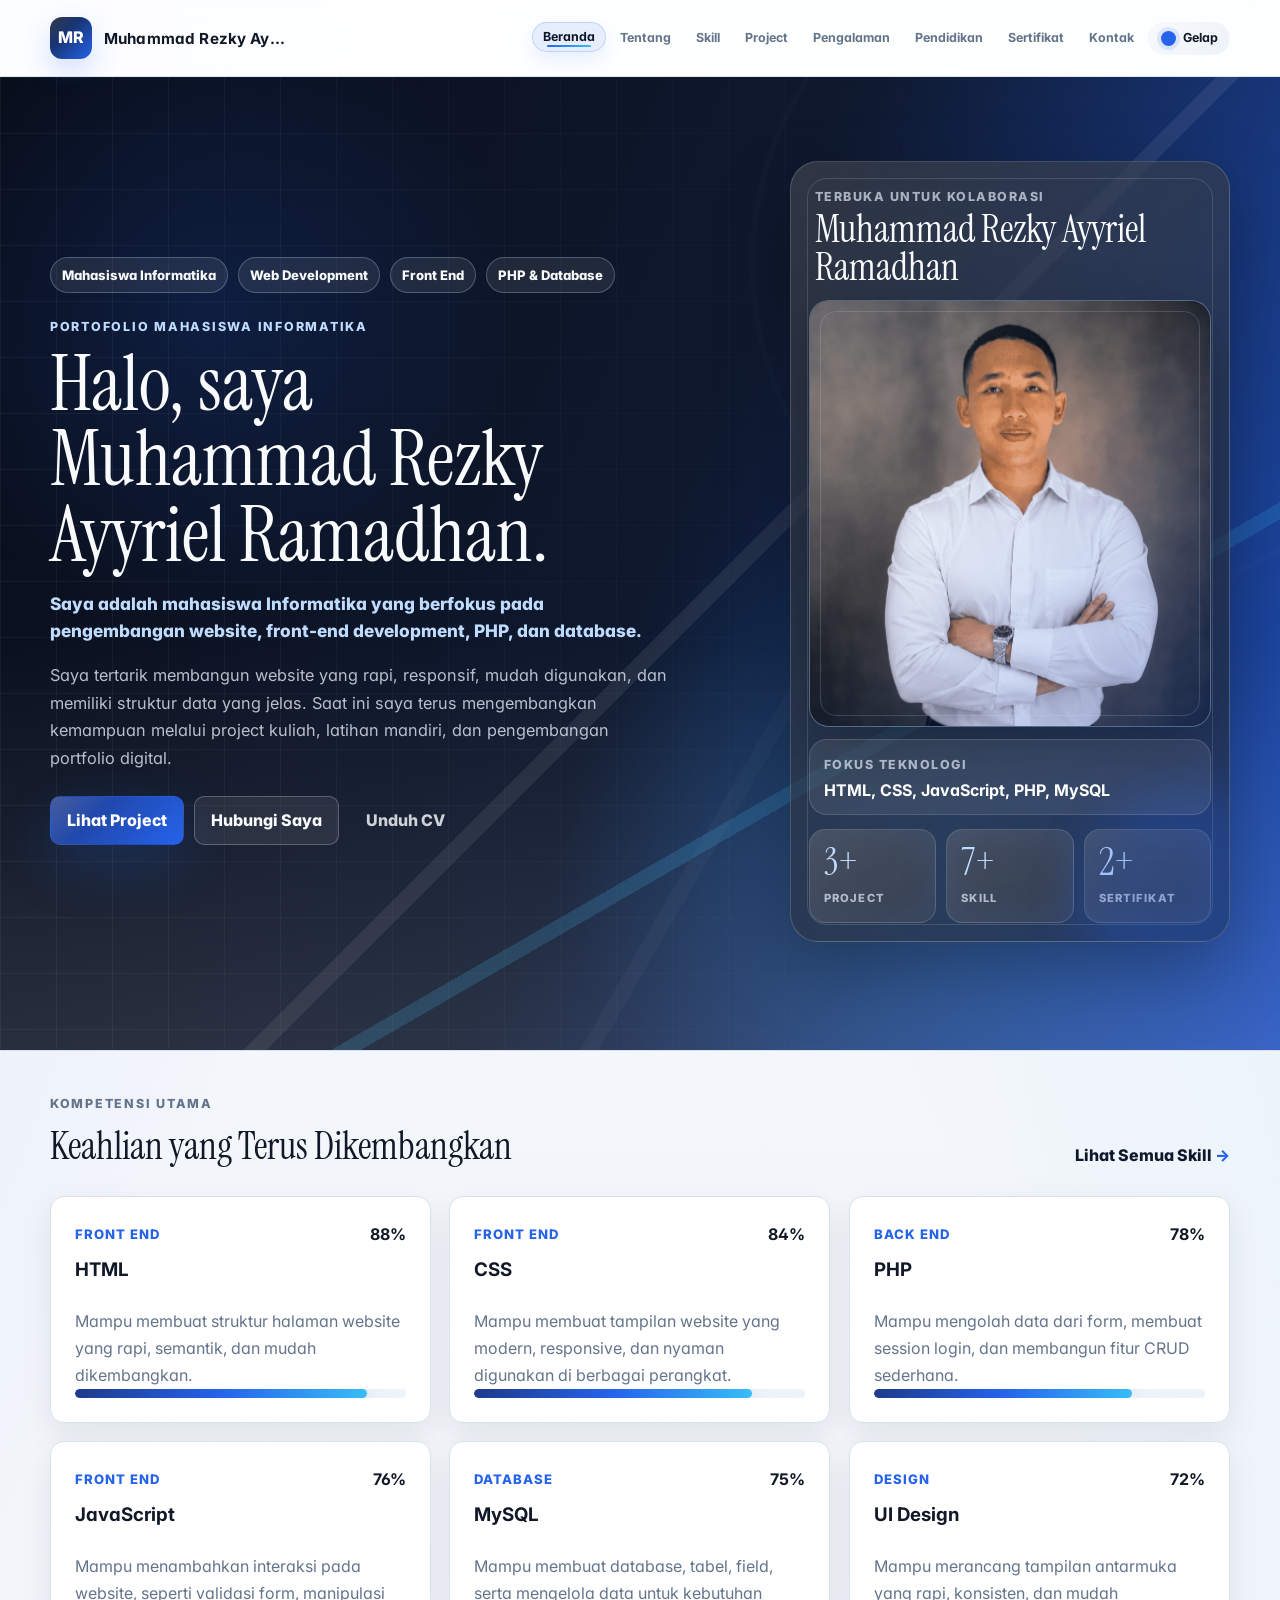
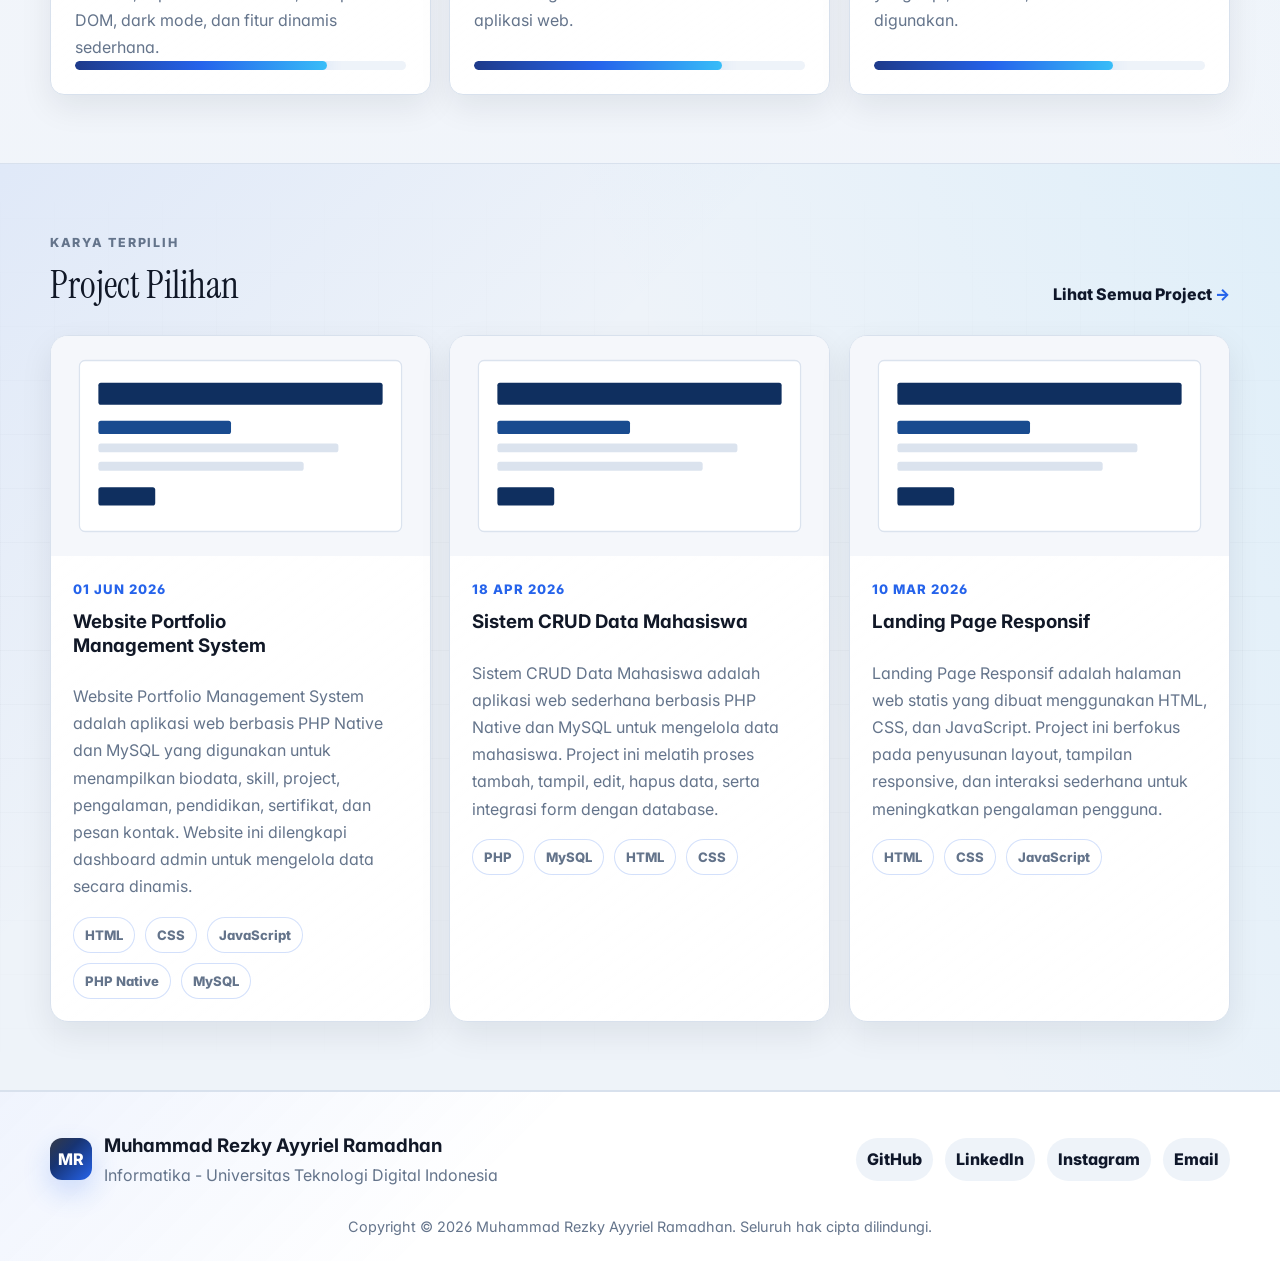
==== commit 7595b39e: "Update profile picture to custom image" ====
--- a/index.html
+++ b/index.html
@@ -81,7 +81,7 @@
           <div class="hero-photo-wrap">
             <img
               class="hero-photo"
-              src="https://cdn.phototourl.com/free/2026-06-20-5bcd3876-7217-4482-9f97-a8e21bdccce8.png"
+              src="assets/img/profile.jpg"
               alt="Foto Muhammad Rezky Ayyriel Ramadhan" />
           </div>
           <div class="hero-panel-footer">
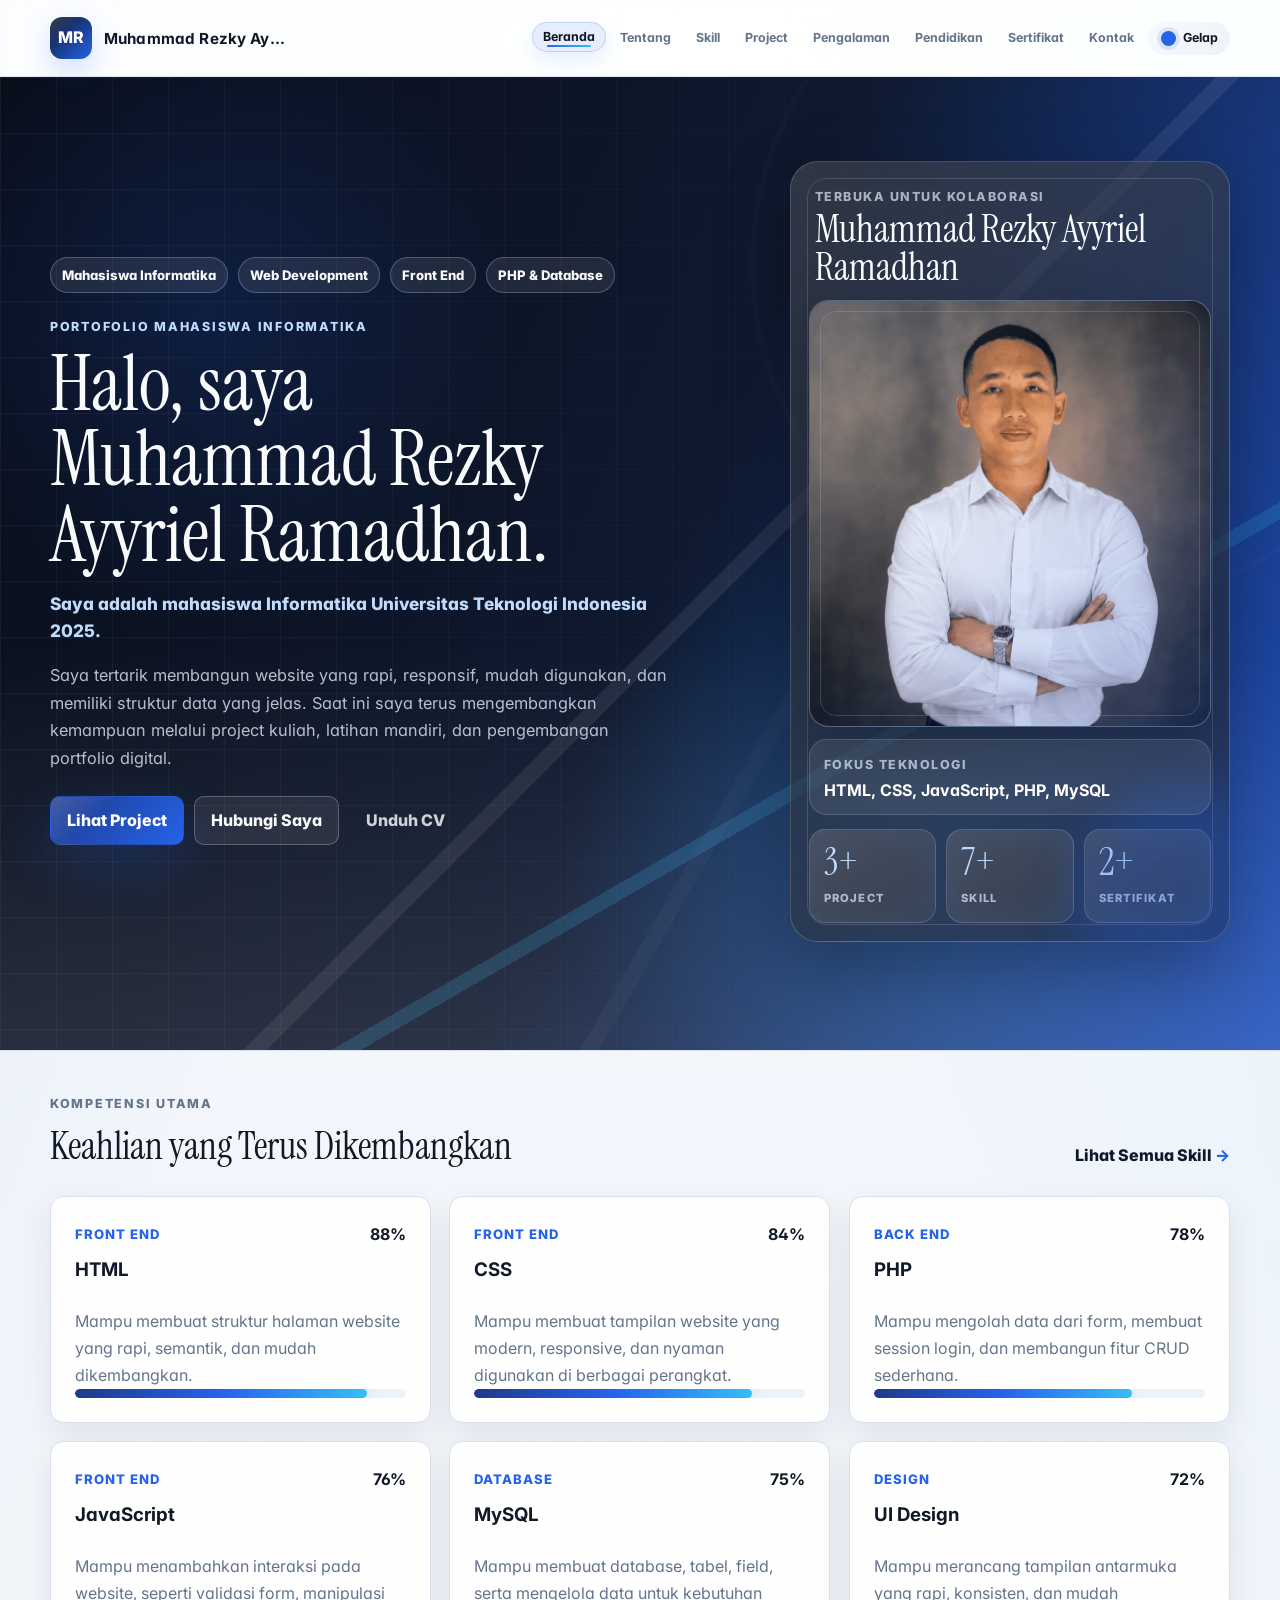
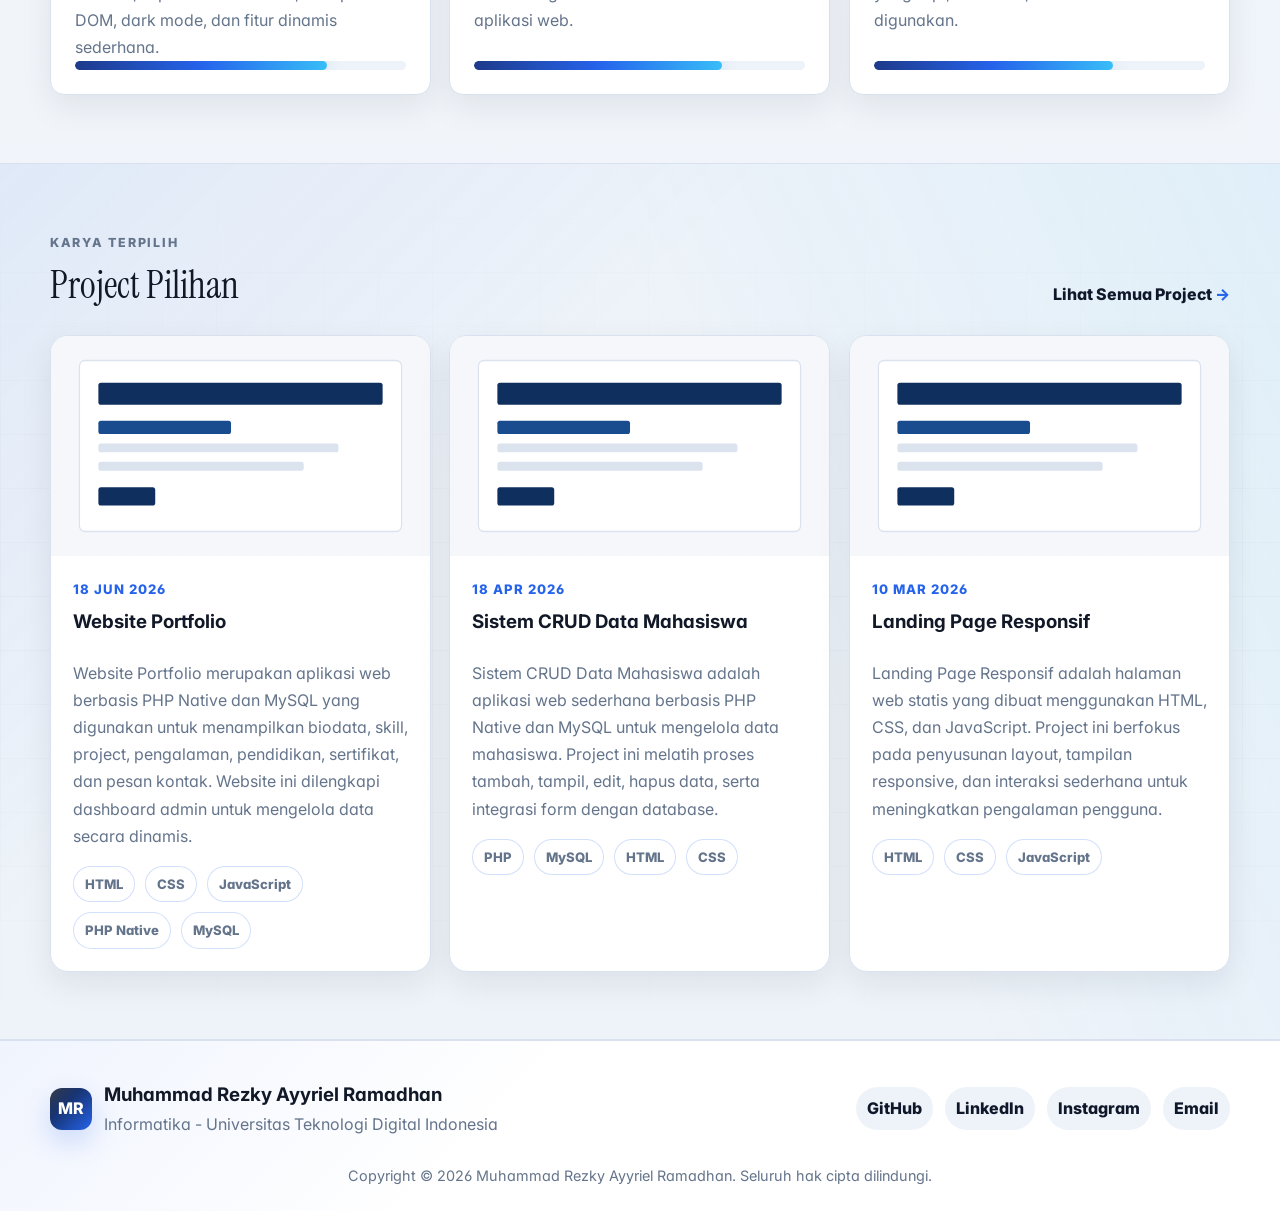
==== commit dfb1a338: "update project" ====
--- a/index.html
+++ b/index.html
@@ -54,8 +54,7 @@
         <p class="eyebrow">Portofolio Mahasiswa Informatika</p>
         <h1>Halo, saya Muhammad Rezky Ayyriel Ramadhan.</h1>
         <p class="hero-subtitle">
-          Saya adalah mahasiswa Informatika yang berfokus pada pengembangan
-          website, front-end development, PHP, dan database.
+          Saya adalah mahasiswa Informatika Universitas Teknologi Indonesia 2025.
         </p>
         <p>
           Saya tertarik membangun website yang rapi, responsif, mudah digunakan,
@@ -202,11 +201,11 @@
       <article class="project-card">
         <img
           src="assets/img/project-placeholder.svg"
-          alt="Website Portfolio Management System" />
+          alt="Website Portfolio" />
         <div>
-          <span class="card-meta">01 Jun 2026</span>
-          <h3>Website Portfolio Management System</h3>
-          <p>Website Portfolio Management System adalah aplikasi web berbasis PHP Native dan MySQL yang digunakan untuk menampilkan biodata, skill, project, pengalaman, pendidikan, sertifikat, dan pesan kontak. Website ini dilengkapi dashboard admin untuk mengelola data secara dinamis.</p>
+          <span class="card-meta">18 Jun 2026</span>
+          <h3>Website Portfolio</h3>
+          <p>Website Portfolio merupakan aplikasi web berbasis PHP Native dan MySQL yang digunakan untuk menampilkan biodata, skill, project, pengalaman, pendidikan, sertifikat, dan pesan kontak. Website ini dilengkapi dashboard admin untuk mengelola data secara dinamis.</p>
           <div class="tag-row">
             <span class="tag">HTML</span>
             <span class="tag">CSS</span>
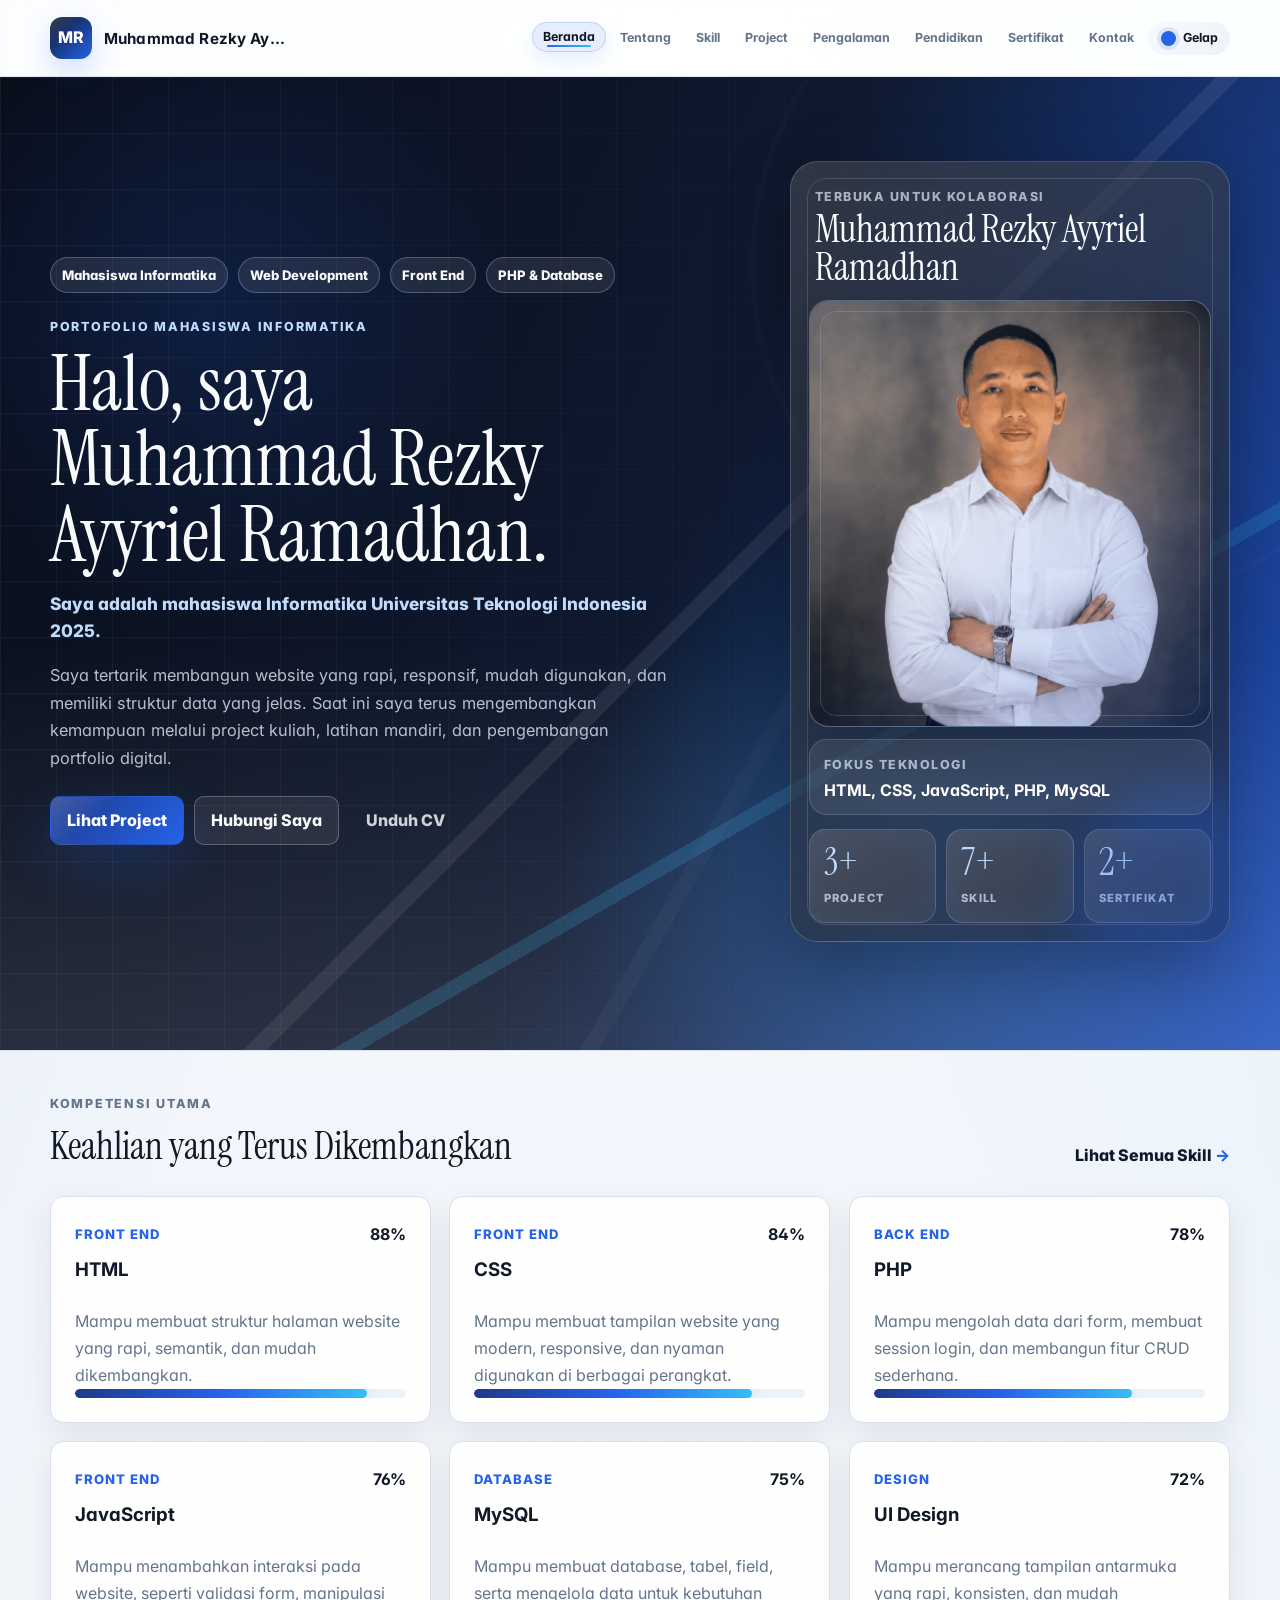
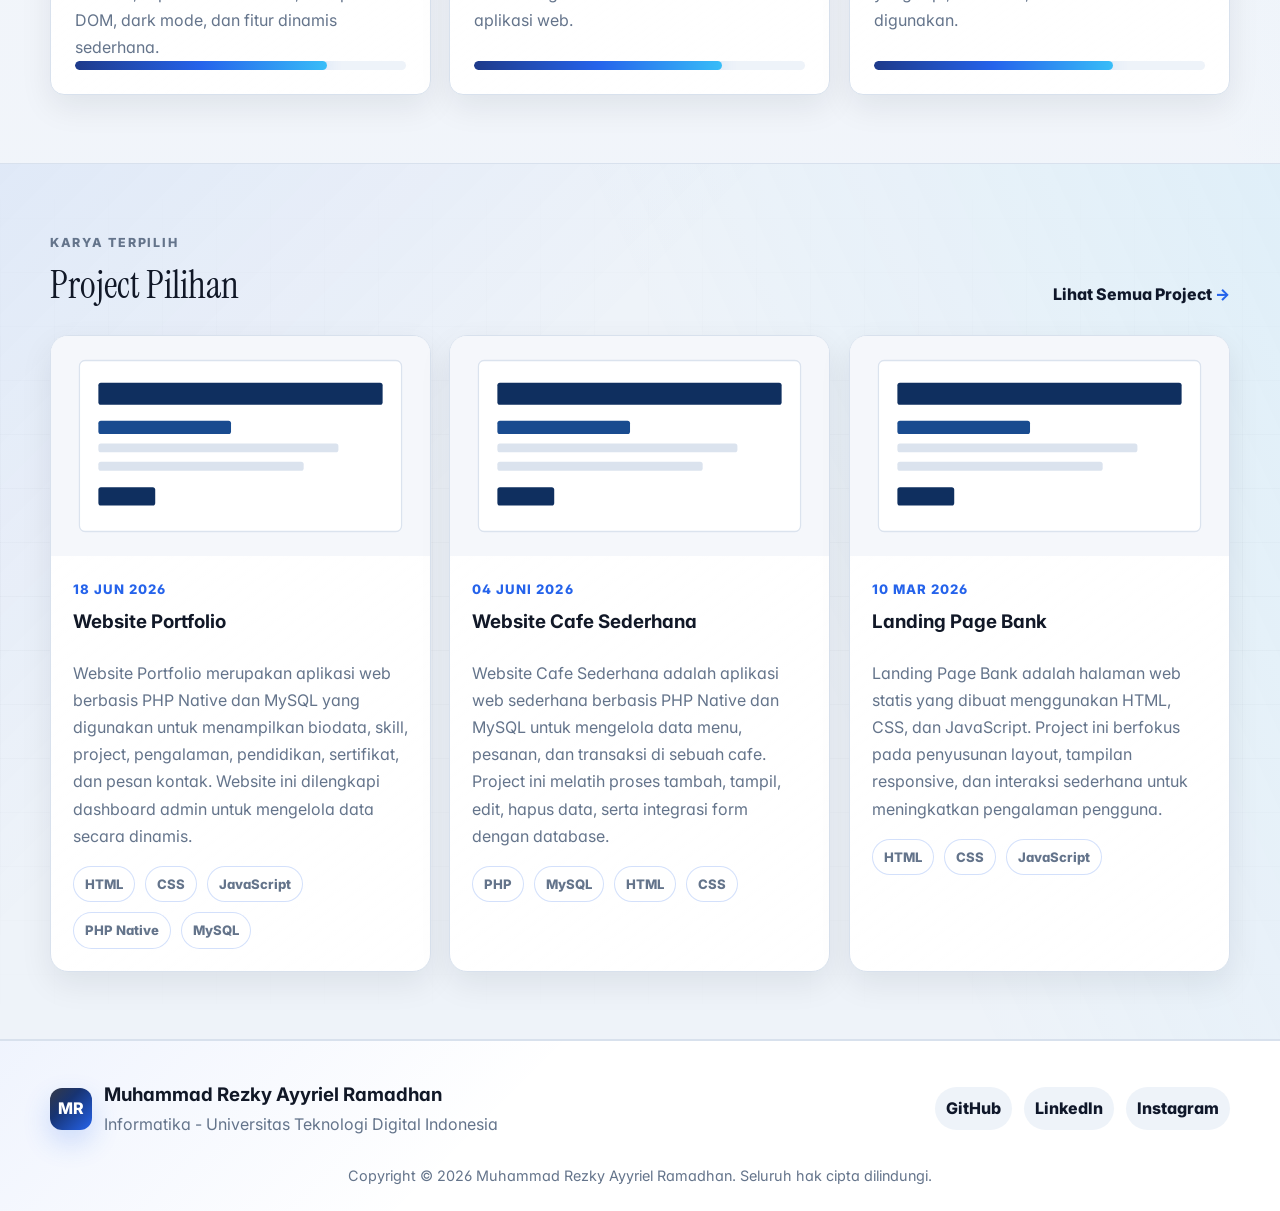
==== commit a582f0d8: "update index & About" ====
--- a/index.html
+++ b/index.html
@@ -1,275 +1,345 @@
-<!DOCTYPE html>
+<!doctype html>
 <html lang="id">
-<head>
-    <meta charset="UTF-8">
-    <meta name="viewport" content="width=device-width, initial-scale=1.0">
+  <head>
+    <meta charset="UTF-8" />
+    <meta name="viewport" content="width=device-width, initial-scale=1.0" />
     <title>Beranda - Muhammad Rezky Ayyriel Ramadhan</title>
-    <meta name="description" content="Saya merupakan mahasiswa Informatika di Universitas Teknologi Digital Indonesia. Saya memiliki minat pada pengembangan website, khususnya pada tampilan antarmuka, interaksi pengguna, PHP, dan pengelolaan database. Saya terus mengembangkan kemampuan melalui project sederhana, praktikum, dan eksplorasi teknologi web.">
-    <link rel="preconnect" href="https://fonts.googleapis.com">
-    <link rel="preconnect" href="https://fonts.gstatic.com" crossorigin>
-    <link href="https://fonts.googleapis.com/css2?family=Instrument+Serif:ital@0;1&family=Inter:wght@400;600;700;800;900&display=swap" rel="stylesheet">
-    <link rel="stylesheet" href="assets/css/style.css">
-</head>
-<body>
-
-<header class="site-header">
-    <nav class="navbar container">
+    <meta
+      name="description"
+      content="Saya merupakan mahasiswa Informatika di Universitas Teknologi Digital Indonesia. Saya memiliki minat pada pengembangan website, khususnya pada tampilan antarmuka, interaksi pengguna, PHP, dan pengelolaan database. Saya terus mengembangkan kemampuan melalui project sederhana, praktikum, dan eksplorasi teknologi web."
+    />
+    <link rel="preconnect" href="https://fonts.googleapis.com" />
+    <link rel="preconnect" href="https://fonts.gstatic.com" crossorigin />
+    <link
+      href="https://fonts.googleapis.com/css2?family=Instrument+Serif:ital@0;1&family=Inter:wght@400;600;700;800;900&display=swap"
+      rel="stylesheet"
+    />
+    <link rel="stylesheet" href="assets/css/style.css" />
+  </head>
+  <body>
+    <header class="site-header">
+      <nav class="navbar container">
         <a class="brand" href="index.html">
-            <span>MR</span>
-            <strong>Muhammad Rezky Ayyriel Ramadhan</strong>
+          <span>MR</span>
+          <strong>Muhammad Rezky Ayyriel Ramadhan</strong>
         </a>
-        <button class="nav-toggle" type="button" aria-label="Buka menu" aria-expanded="false" data-nav-toggle>
-            <span></span>
-            <span></span>
-            <span></span>
+        <button
+          class="nav-toggle"
+          type="button"
+          aria-label="Buka menu"
+          aria-expanded="false"
+          data-nav-toggle
+        >
+          <span></span>
+          <span></span>
+          <span></span>
         </button>
         <div class="nav-menu" data-nav-menu>
-            <a class="active" href="index.html">Beranda</a>
-            <a class="" href="about.html">Tentang</a>
-            <a class="" href="skills.html">Skill</a>
-            <a class="" href="projects.html">Project</a>
-            <a class="" href="experience.html">Pengalaman</a>
-            <a class="" href="education.html">Pendidikan</a>
-            <a class="" href="certificates.html">Sertifikat</a>
-            <a class="" href="contact.html">Kontak</a>
-            <button class="theme-toggle" type="button" data-theme-toggle>
-                <span class="theme-toggle-icon" aria-hidden="true" data-theme-icon></span>
-                <span data-theme-label>Gelap</span>
-            </button>
-        </div>
-    </nav>
-</header>
-
-<main>
-  <section class="hero-section">
-    <div class="hero-bg" aria-hidden="true"></div>
-    <div class="container hero-grid">
-      <div class="hero-content">
-        <div class="badge-row">
-          <span class="badge">Mahasiswa Informatika</span>
-          <span class="badge">Web Development</span>
-          <span class="badge">Front End</span>
-          <span class="badge">PHP &amp; Database</span>
-        </div>
-        <p class="eyebrow">Portofolio Mahasiswa Informatika</p>
-        <h1>Halo, saya Muhammad Rezky Ayyriel Ramadhan.</h1>
-        <p class="hero-subtitle">
-          Saya adalah mahasiswa Informatika Universitas Teknologi Indonesia 2025.
-        </p>
-        <p>
-          Saya tertarik membangun website yang rapi, responsif, mudah digunakan,
-          dan memiliki struktur data yang jelas. Saat ini saya terus
-          mengembangkan kemampuan melalui project kuliah, latihan mandiri, dan
-          pengembangan portfolio digital.
-        </p>
-        <div class="hero-actions">
-          <a class="btn btn-primary" href="projects.html">Lihat Project</a>
-          <a class="btn btn-outline" href="contact.html">Hubungi Saya</a>
+          <a class="active" href="index.html">Beranda</a>
+          <a class="" href="about.html">Tentang</a>
+          <a class="" href="skills.html">Skill</a>
+          <a class="" href="projects.html">Project</a>
+          <a class="" href="experience.html">Pengalaman</a>
+          <a class="" href="education.html">Pendidikan</a>
+          <a class="" href="certificates.html">Sertifikat</a>
+          <a class="" href="contact.html">Kontak</a>
+          <button class="theme-toggle" type="button" data-theme-toggle>
+            <span
+              class="theme-toggle-icon"
+              aria-hidden="true"
+              data-theme-icon
+            ></span>
+            <span data-theme-label>Gelap</span>
+          </button>
+        </div>
+      </nav>
+    </header>
+
+    <main>
+      <section class="hero-section">
+        <div class="hero-bg" aria-hidden="true"></div>
+        <div class="container hero-grid">
+          <div class="hero-content">
+            <div class="badge-row">
+              <span class="badge">Mahasiswa Informatika</span>
+              <span class="badge">Web Development</span>
+              <span class="badge">Front End</span>
+              <span class="badge">PHP &amp; Database</span>
+            </div>
+            <p class="eyebrow">Portofolio Mahasiswa Informatika</p>
+            <h1>Halo, saya Muhammad Rezky Ayyriel Ramadhan.</h1>
+            <p class="hero-subtitle">
+              Saya adalah mahasiswa Informatika Universitas Teknologi Indonesia
+              2025.
+            </p>
+            <p>
+              Saya tertarik membangun website yang rapi, responsif, mudah
+              digunakan, dan memiliki struktur data yang jelas. Saat ini saya
+              terus mengembangkan kemampuan melalui project kuliah, latihan
+              mandiri, dan pengembangan portfolio digital.
+            </p>
+            <div class="hero-actions">
+              <a class="btn btn-primary" href="projects.html">Lihat Project</a>
+              <a class="btn btn-outline" href="contact.html">Hubungi Saya</a>
+              <a
+                class="btn btn-ghost"
+                href="assets/uploads/cv-placeholder.pdf"
+                download
+                >Unduh CV</a
+              >
+            </div>
+          </div>
+          <div class="hero-visual">
+            <div class="hero-panel">
+              <div class="hero-panel-top">
+                <span>Terbuka untuk Kolaborasi</span>
+                <strong>Muhammad Rezky Ayyriel Ramadhan</strong>
+              </div>
+              <div class="hero-photo-wrap">
+                <img
+                  class="hero-photo"
+                  src="assets/img/profile.jpg"
+                  alt="Foto Muhammad Rezky Ayyriel Ramadhan"
+                />
+              </div>
+              <div class="hero-panel-footer">
+                <span>Fokus Teknologi</span>
+                <strong>HTML, CSS, JavaScript, PHP, MySQL</strong>
+              </div>
+              <div class="hero-metrics" aria-label="Ringkasan portofolio">
+                <div>
+                  <strong>3+</strong>
+                  <span>Project</span>
+                </div>
+                <div>
+                  <strong>7+</strong>
+                  <span>Skill</span>
+                </div>
+                <div>
+                  <strong>2+</strong>
+                  <span>Sertifikat</span>
+                </div>
+              </div>
+            </div>
+          </div>
+        </div>
+      </section>
+
+      <section class="section section-elevated">
+        <div class="container section-heading">
+          <div>
+            <p class="eyebrow">Kompetensi Utama</p>
+            <h2>Keahlian yang Terus Dikembangkan</h2>
+          </div>
+          <a class="section-link" href="skills.html">Lihat Semua Skill</a>
+        </div>
+        <div class="container card-grid">
+          <article class="skill-card">
+            <div class="card-topline">
+              <span class="card-meta">Front End</span>
+              <strong>88%</strong>
+            </div>
+            <h3>HTML</h3>
+            <p>
+              Mampu membuat struktur halaman website yang rapi, semantik, dan
+              mudah dikembangkan.
+            </p>
+            <div class="progress">
+              <span style="width: 88%"></span>
+            </div>
+          </article>
+
+          <article class="skill-card">
+            <div class="card-topline">
+              <span class="card-meta">Front End</span>
+              <strong>84%</strong>
+            </div>
+            <h3>CSS</h3>
+            <p>
+              Mampu membuat tampilan website yang modern, responsive, dan nyaman
+              digunakan di berbagai perangkat.
+            </p>
+            <div class="progress">
+              <span style="width: 84%"></span>
+            </div>
+          </article>
+
+          <article class="skill-card">
+            <div class="card-topline">
+              <span class="card-meta">Back End</span>
+              <strong>78%</strong>
+            </div>
+            <h3>PHP</h3>
+            <p>
+              Mampu mengolah data dari form, membuat session login, dan
+              membangun fitur CRUD sederhana.
+            </p>
+            <div class="progress">
+              <span style="width: 78%"></span>
+            </div>
+          </article>
+
+          <article class="skill-card">
+            <div class="card-topline">
+              <span class="card-meta">Front End</span>
+              <strong>76%</strong>
+            </div>
+            <h3>JavaScript</h3>
+            <p>
+              Mampu menambahkan interaksi pada website, seperti validasi form,
+              manipulasi DOM, dark mode, dan fitur dinamis sederhana.
+            </p>
+            <div class="progress">
+              <span style="width: 76%"></span>
+            </div>
+          </article>
+
+          <article class="skill-card">
+            <div class="card-topline">
+              <span class="card-meta">Database</span>
+              <strong>75%</strong>
+            </div>
+            <h3>MySQL</h3>
+            <p>
+              Mampu membuat database, tabel, field, serta mengelola data untuk
+              kebutuhan aplikasi web.
+            </p>
+            <div class="progress">
+              <span style="width: 75%"></span>
+            </div>
+          </article>
+
+          <article class="skill-card">
+            <div class="card-topline">
+              <span class="card-meta">Design</span>
+              <strong>72%</strong>
+            </div>
+            <h3>UI Design</h3>
+            <p>
+              Mampu merancang tampilan antarmuka yang rapi, konsisten, dan mudah
+              digunakan.
+            </p>
+            <div class="progress">
+              <span style="width: 72%"></span>
+            </div>
+          </article>
+        </div>
+      </section>
+
+      <section class="section section-muted section-showcase">
+        <div class="container section-heading">
+          <div>
+            <p class="eyebrow">Karya Terpilih</p>
+            <h2>Project Pilihan</h2>
+          </div>
+          <a class="section-link" href="projects.html">Lihat Semua Project</a>
+        </div>
+        <div class="container project-grid">
+          <article class="project-card">
+            <img
+              src="assets/img/project-placeholder.svg"
+              alt="Website Portfolio"
+            />
+            <div>
+              <span class="card-meta">18 Jun 2026</span>
+              <h3>Website Portfolio</h3>
+              <p>
+                Website Portfolio merupakan aplikasi web berbasis PHP Native dan
+                MySQL yang digunakan untuk menampilkan biodata, skill, project,
+                pengalaman, pendidikan, sertifikat, dan pesan kontak. Website
+                ini dilengkapi dashboard admin untuk mengelola data secara
+                dinamis.
+              </p>
+              <div class="tag-row">
+                <span class="tag">HTML</span>
+                <span class="tag">CSS</span>
+                <span class="tag">JavaScript</span>
+                <span class="tag">PHP Native</span>
+                <span class="tag">MySQL</span>
+              </div>
+            </div>
+          </article>
+
+          <article class="project-card">
+            <img
+              src="assets/img/project-placeholder.svg"
+              alt="Website Cafe Sederhana"
+            />
+            <div>
+              <span class="card-meta">04 Juni 2026</span>
+              <h3>Website Cafe Sederhana</h3>
+              <p>
+                Website Cafe Sederhana adalah aplikasi web sederhana berbasis
+                PHP Native dan MySQL untuk mengelola data menu, pesanan, dan
+                transaksi di sebuah cafe. Project ini melatih proses tambah,
+                tampil, edit, hapus data, serta integrasi form dengan database.
+              </p>
+              <div class="tag-row">
+                <span class="tag">PHP</span>
+                <span class="tag">MySQL</span>
+                <span class="tag">HTML</span>
+                <span class="tag">CSS</span>
+              </div>
+            </div>
+          </article>
+
+          <article class="project-card">
+            <img
+              src="assets/img/project-placeholder.svg"
+              alt="Landing Page Bank"
+            />
+            <div>
+              <span class="card-meta">10 Mar 2026</span>
+              <h3>Landing Page Bank</h3>
+              <p>
+                Landing Page Bank adalah halaman web statis yang dibuat
+                menggunakan HTML, CSS, dan JavaScript. Project ini berfokus pada
+                penyusunan layout, tampilan responsive, dan interaksi sederhana
+                untuk meningkatkan pengalaman pengguna.
+              </p>
+              <div class="tag-row">
+                <span class="tag">HTML</span>
+                <span class="tag">CSS</span>
+                <span class="tag">JavaScript</span>
+              </div>
+            </div>
+          </article>
+        </div>
+      </section>
+    </main>
+
+    <footer class="site-footer">
+      <div class="container footer-grid">
+        <div class="footer-profile">
+          <span>MR</span>
+          <div>
+            <h3>Muhammad Rezky Ayyriel Ramadhan</h3>
+            <p>Informatika - Universitas Teknologi Digital Indonesia</p>
+          </div>
+        </div>
+        <div class="footer-links">
+          <a href="https://github.com/ayyrieldev" target="_blank" rel="noopener"
+            >GitHub</a
+          >
           <a
-            class="btn btn-ghost"
-            href="assets/uploads/cv-placeholder.pdf"
-            download>Unduh CV</a>
+            href="https://www.linkedin.com/in/muhammad-rezky-ayyriel-ramadhan-91b79a374/"
+            target="_blank"
+            rel="noopener"
+            >LinkedIn</a
+          >
+          <a
+            href="https://www.instagram.com/ayyriel_r/"
+            target="_blank"
+            rel="noopener"
+            >Instagram</a
+          >
         </div>
       </div>
-      <div class="hero-visual">
-        <div class="hero-panel">
-          <div class="hero-panel-top">
-            <span>Terbuka untuk Kolaborasi</span>
-            <strong>Muhammad Rezky Ayyriel Ramadhan</strong>
-          </div>
-          <div class="hero-photo-wrap">
-            <img
-              class="hero-photo"
-              src="assets/img/profile.jpg"
-              alt="Foto Muhammad Rezky Ayyriel Ramadhan" />
-          </div>
-          <div class="hero-panel-footer">
-            <span>Fokus Teknologi</span>
-            <strong>HTML, CSS, JavaScript, PHP, MySQL</strong>
-          </div>
-          <div class="hero-metrics" aria-label="Ringkasan portofolio">
-            <div>
-              <strong>3+</strong>
-              <span>Project</span>
-            </div>
-            <div>
-              <strong>7+</strong>
-              <span>Skill</span>
-            </div>
-            <div>
-              <strong>2+</strong>
-              <span>Sertifikat</span>
-            </div>
-          </div>
-        </div>
-      </div>
-    </div>
-  </section>
-
-  <section class="section section-elevated">
-    <div class="container section-heading">
-      <div>
-        <p class="eyebrow">Kompetensi Utama</p>
-        <h2>Keahlian yang Terus Dikembangkan</h2>
-      </div>
-      <a class="section-link" href="skills.html">Lihat Semua Skill</a>
-    </div>
-    <div class="container card-grid">
-      <article class="skill-card">
-        <div class="card-topline">
-          <span class="card-meta">Front End</span>
-          <strong>88%</strong>
-        </div>
-        <h3>HTML</h3>
-        <p>Mampu membuat struktur halaman website yang rapi, semantik, dan mudah dikembangkan.</p>
-        <div class="progress">
-          <span style="width: 88%"></span>
-        </div>
-      </article>
-
-      <article class="skill-card">
-        <div class="card-topline">
-          <span class="card-meta">Front End</span>
-          <strong>84%</strong>
-        </div>
-        <h3>CSS</h3>
-        <p>Mampu membuat tampilan website yang modern, responsive, dan nyaman digunakan di berbagai perangkat.</p>
-        <div class="progress">
-          <span style="width: 84%"></span>
-        </div>
-      </article>
-
-      <article class="skill-card">
-        <div class="card-topline">
-          <span class="card-meta">Back End</span>
-          <strong>78%</strong>
-        </div>
-        <h3>PHP</h3>
-        <p>Mampu mengolah data dari form, membuat session login, dan membangun fitur CRUD sederhana.</p>
-        <div class="progress">
-          <span style="width: 78%"></span>
-        </div>
-      </article>
-
-      <article class="skill-card">
-        <div class="card-topline">
-          <span class="card-meta">Front End</span>
-          <strong>76%</strong>
-        </div>
-        <h3>JavaScript</h3>
-        <p>Mampu menambahkan interaksi pada website, seperti validasi form, manipulasi DOM, dark mode, dan fitur dinamis sederhana.</p>
-        <div class="progress">
-          <span style="width: 76%"></span>
-        </div>
-      </article>
-
-      <article class="skill-card">
-        <div class="card-topline">
-          <span class="card-meta">Database</span>
-          <strong>75%</strong>
-        </div>
-        <h3>MySQL</h3>
-        <p>Mampu membuat database, tabel, field, serta mengelola data untuk kebutuhan aplikasi web.</p>
-        <div class="progress">
-          <span style="width: 75%"></span>
-        </div>
-      </article>
-
-      <article class="skill-card">
-        <div class="card-topline">
-          <span class="card-meta">Design</span>
-          <strong>72%</strong>
-        </div>
-        <h3>UI Design</h3>
-        <p>Mampu merancang tampilan antarmuka yang rapi, konsisten, dan mudah digunakan.</p>
-        <div class="progress">
-          <span style="width: 72%"></span>
-        </div>
-      </article>
-    </div>
-  </section>
-
-  <section class="section section-muted section-showcase">
-    <div class="container section-heading">
-      <div>
-        <p class="eyebrow">Karya Terpilih</p>
-        <h2>Project Pilihan</h2>
-      </div>
-      <a class="section-link" href="projects.html">Lihat Semua Project</a>
-    </div>
-    <div class="container project-grid">
-      <article class="project-card">
-        <img
-          src="assets/img/project-placeholder.svg"
-          alt="Website Portfolio" />
-        <div>
-          <span class="card-meta">18 Jun 2026</span>
-          <h3>Website Portfolio</h3>
-          <p>Website Portfolio merupakan aplikasi web berbasis PHP Native dan MySQL yang digunakan untuk menampilkan biodata, skill, project, pengalaman, pendidikan, sertifikat, dan pesan kontak. Website ini dilengkapi dashboard admin untuk mengelola data secara dinamis.</p>
-          <div class="tag-row">
-            <span class="tag">HTML</span>
-            <span class="tag">CSS</span>
-            <span class="tag">JavaScript</span>
-            <span class="tag">PHP Native</span>
-            <span class="tag">MySQL</span>
-          </div>
-        </div>
-      </article>
-
-      <article class="project-card">
-        <img
-          src="assets/img/project-placeholder.svg"
-          alt="Sistem CRUD Data Mahasiswa" />
-        <div>
-          <span class="card-meta">18 Apr 2026</span>
-          <h3>Sistem CRUD Data Mahasiswa</h3>
-          <p>Sistem CRUD Data Mahasiswa adalah aplikasi web sederhana berbasis PHP Native dan MySQL untuk mengelola data mahasiswa. Project ini melatih proses tambah, tampil, edit, hapus data, serta integrasi form dengan database.</p>
-          <div class="tag-row">
-            <span class="tag">PHP</span>
-            <span class="tag">MySQL</span>
-            <span class="tag">HTML</span>
-            <span class="tag">CSS</span>
-          </div>
-        </div>
-      </article>
-
-      <article class="project-card">
-        <img
-          src="assets/img/project-placeholder.svg"
-          alt="Landing Page Responsif" />
-        <div>
-          <span class="card-meta">10 Mar 2026</span>
-          <h3>Landing Page Responsif</h3>
-          <p>Landing Page Responsif adalah halaman web statis yang dibuat menggunakan HTML, CSS, dan JavaScript. Project ini berfokus pada penyusunan layout, tampilan responsive, dan interaksi sederhana untuk meningkatkan pengalaman pengguna.</p>
-          <div class="tag-row">
-            <span class="tag">HTML</span>
-            <span class="tag">CSS</span>
-            <span class="tag">JavaScript</span>
-          </div>
-        </div>
-      </article>
-    </div>
-  </section>
-</main>
-
-<footer class="site-footer">
-    <div class="container footer-grid">
-        <div class="footer-profile">
-            <span>MR</span>
-            <div>
-                <h3>Muhammad Rezky Ayyriel Ramadhan</h3>
-                <p>Informatika - Universitas Teknologi Digital Indonesia</p>
-            </div>
-        </div>
-        <div class="footer-links">
-            <a href="https://github.com/" target="_blank" rel="noopener">GitHub</a>
-            <a href="https://www.linkedin.com/" target="_blank" rel="noopener">LinkedIn</a>
-            <a href="https://www.instagram.com/" target="_blank" rel="noopener">Instagram</a>
-            <a href="mailto:ayyriel@example.com">Email</a>
-        </div>
-    </div>
-    <p class="copyright">Copyright &copy; 2026 Muhammad Rezky Ayyriel Ramadhan. Seluruh hak cipta dilindungi.</p>
-</footer>
-<script src="assets/js/script.js"></script>
-</body>
+      <p class="copyright">
+        Copyright &copy; 2026 Muhammad Rezky Ayyriel Ramadhan. Seluruh hak cipta
+        dilindungi.
+      </p>
+    </footer>
+    <script src="assets/js/script.js"></script>
+  </body>
 </html>
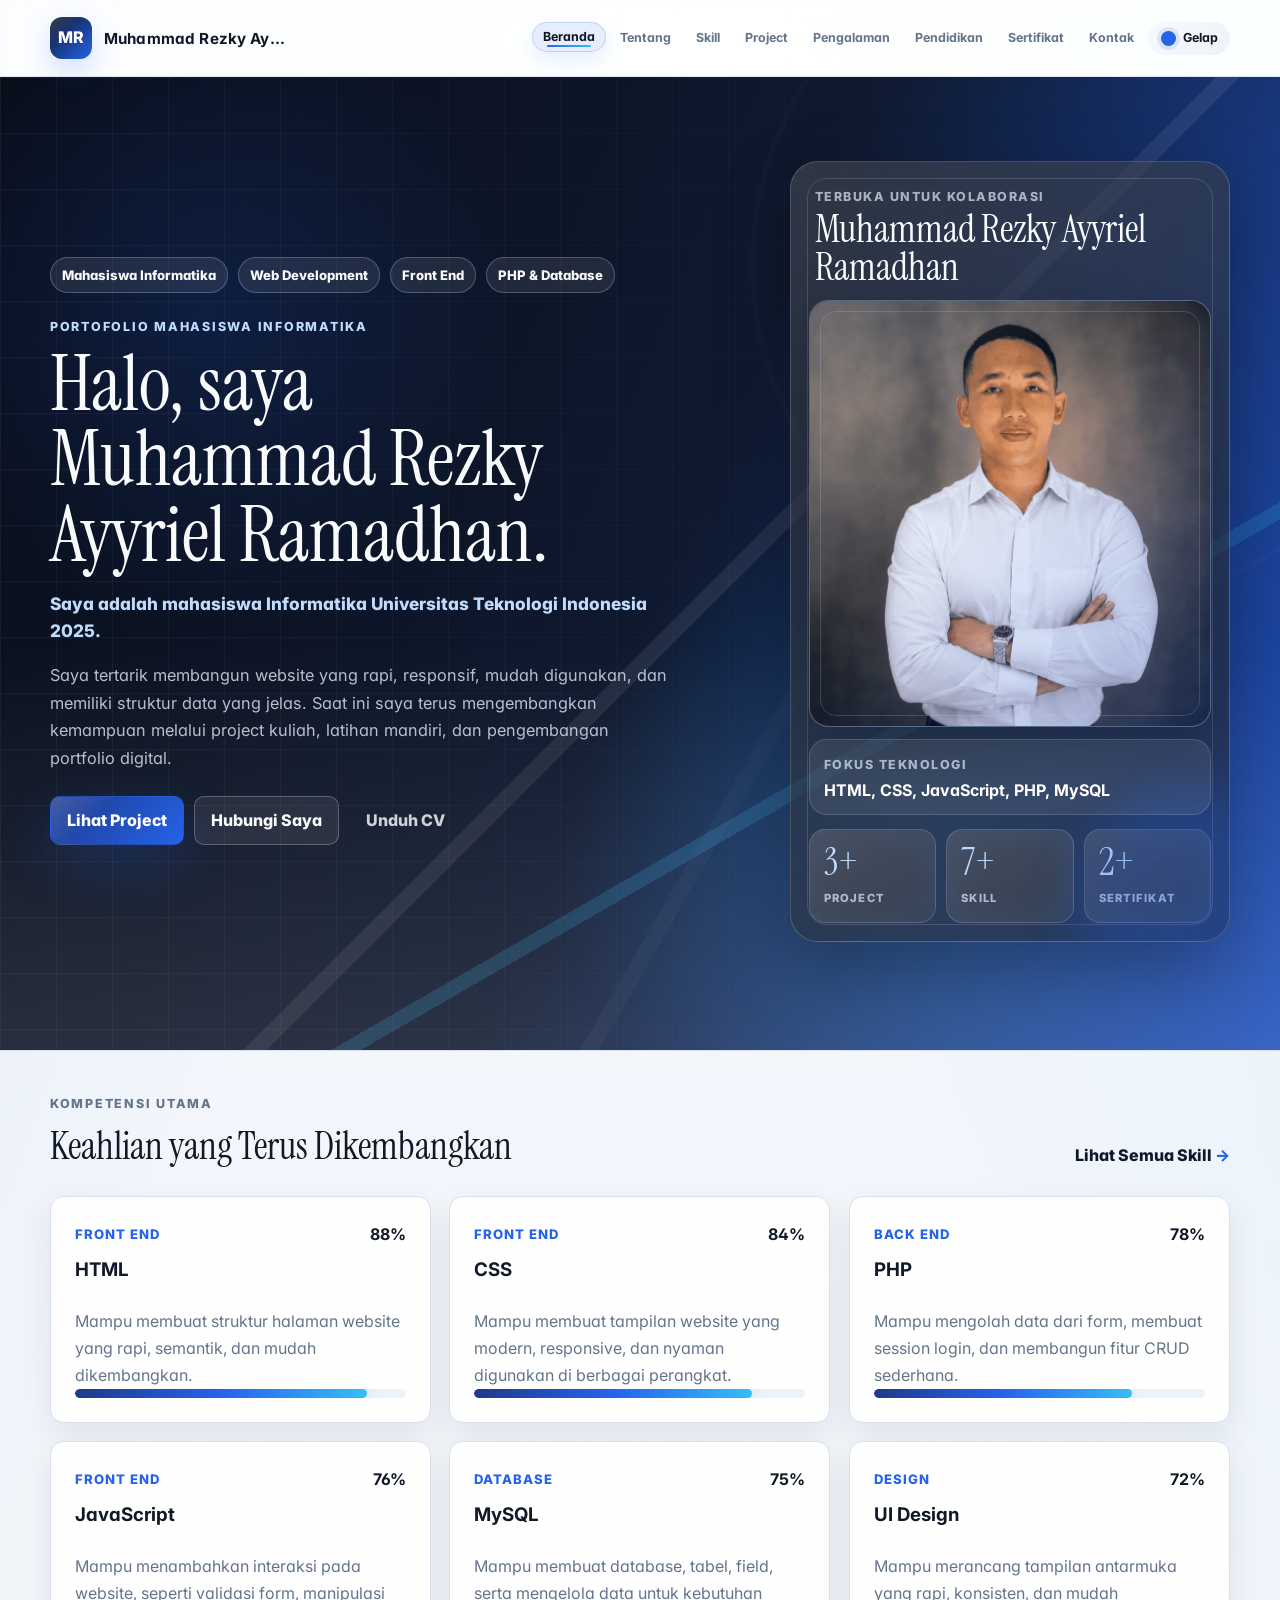
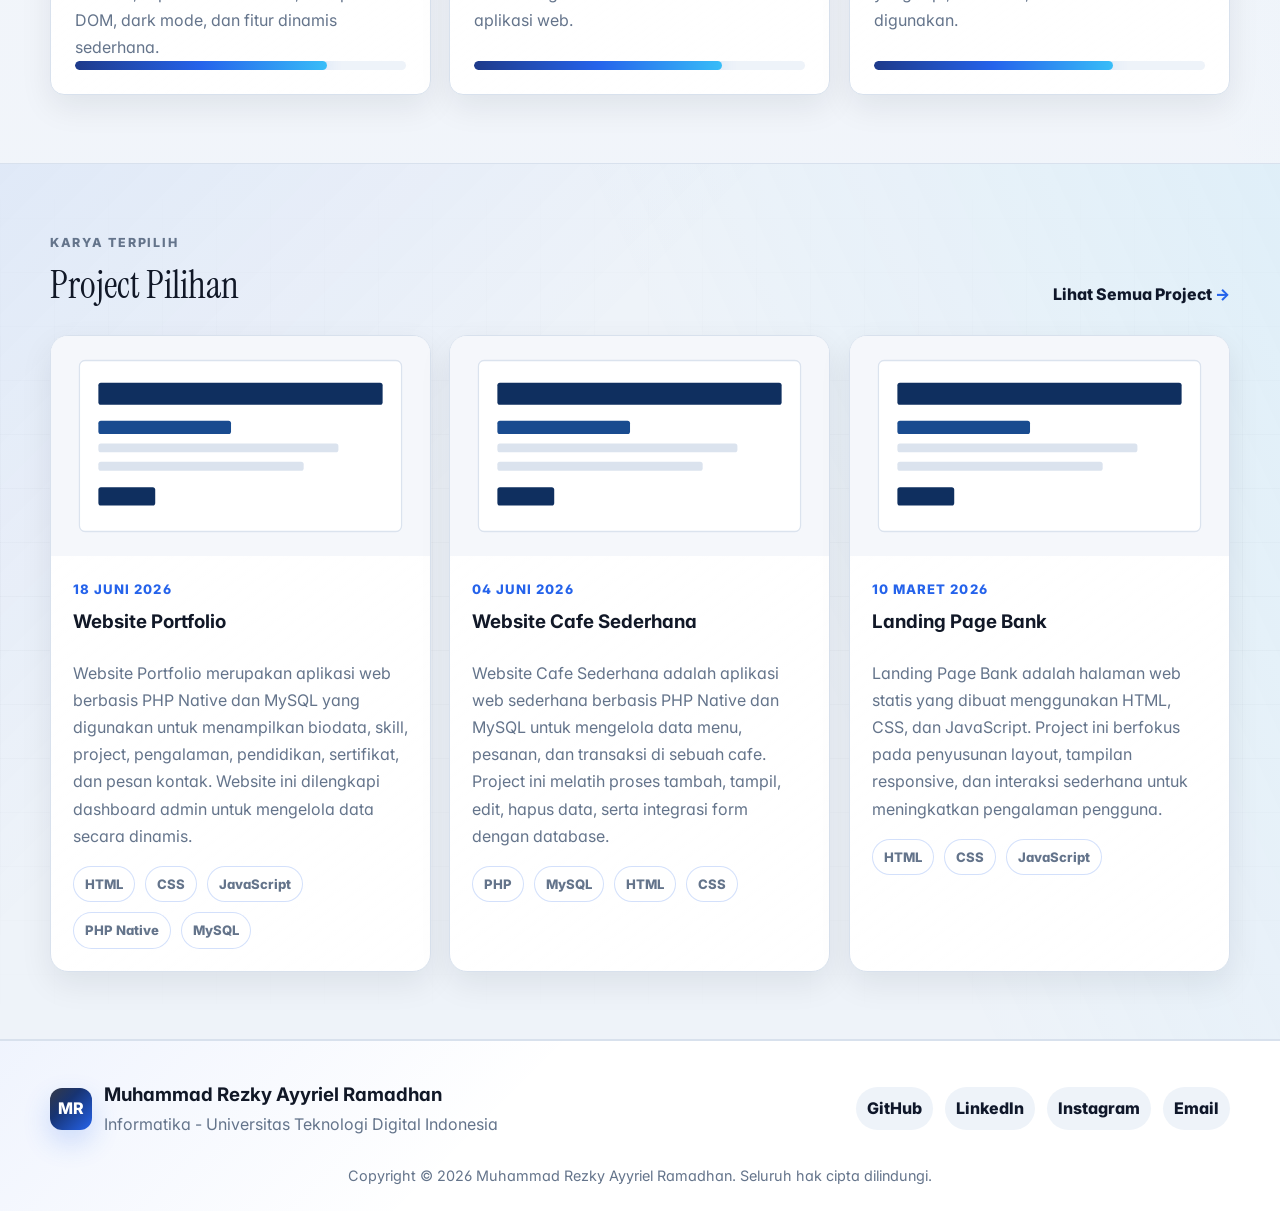
==== commit 747571a8: "update projects" ====
--- a/index.html
+++ b/index.html
@@ -241,7 +241,7 @@
               alt="Website Portfolio"
             />
             <div>
-              <span class="card-meta">18 Jun 2026</span>
+              <span class="card-meta">18 Juni 2026</span>
               <h3>Website Portfolio</h3>
               <p>
                 Website Portfolio merupakan aplikasi web berbasis PHP Native dan
@@ -289,7 +289,7 @@
               alt="Landing Page Bank"
             />
             <div>
-              <span class="card-meta">10 Mar 2026</span>
+              <span class="card-meta">10 Maret 2026</span>
               <h3>Landing Page Bank</h3>
               <p>
                 Landing Page Bank adalah halaman web statis yang dibuat
@@ -333,6 +333,7 @@
             rel="noopener"
             >Instagram</a
           >
+          <a href="mailto:nanangnurcahyo89@gmail.com">Email</a>
         </div>
       </div>
       <p class="copyright">
